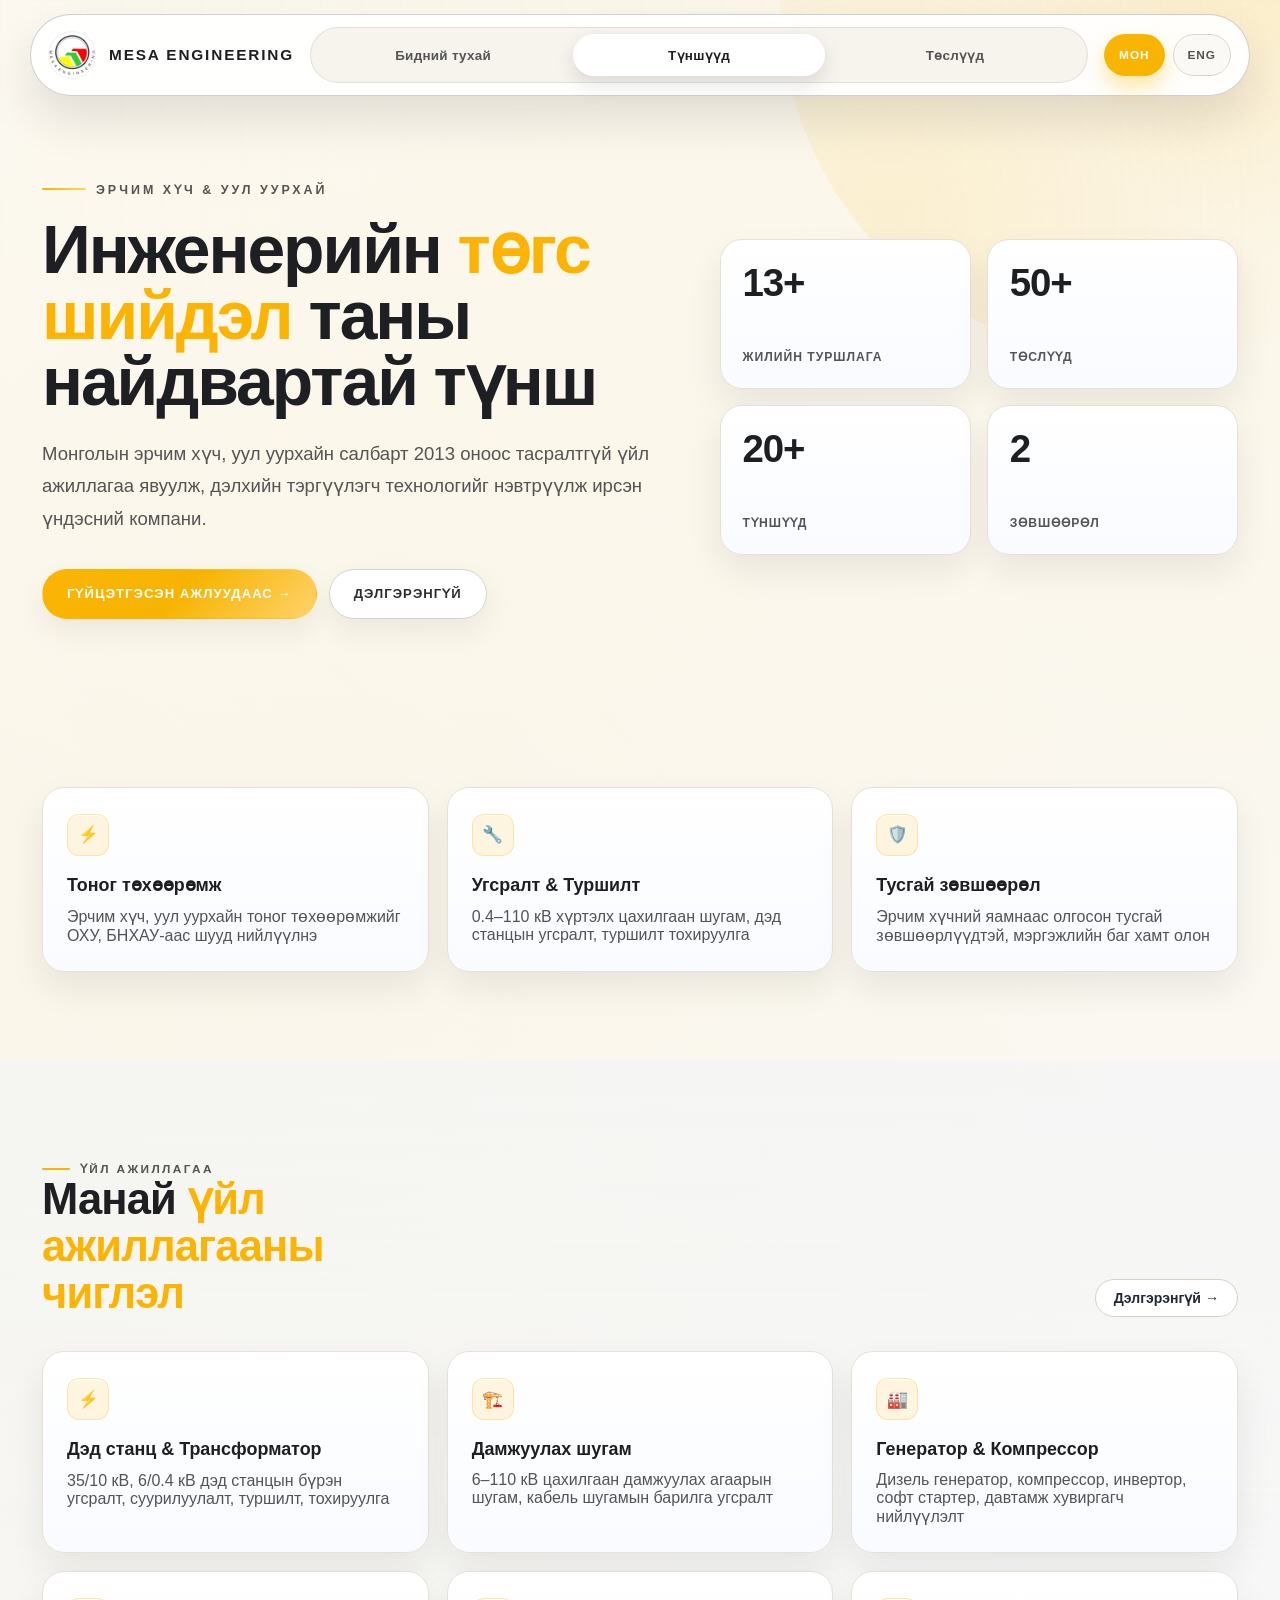
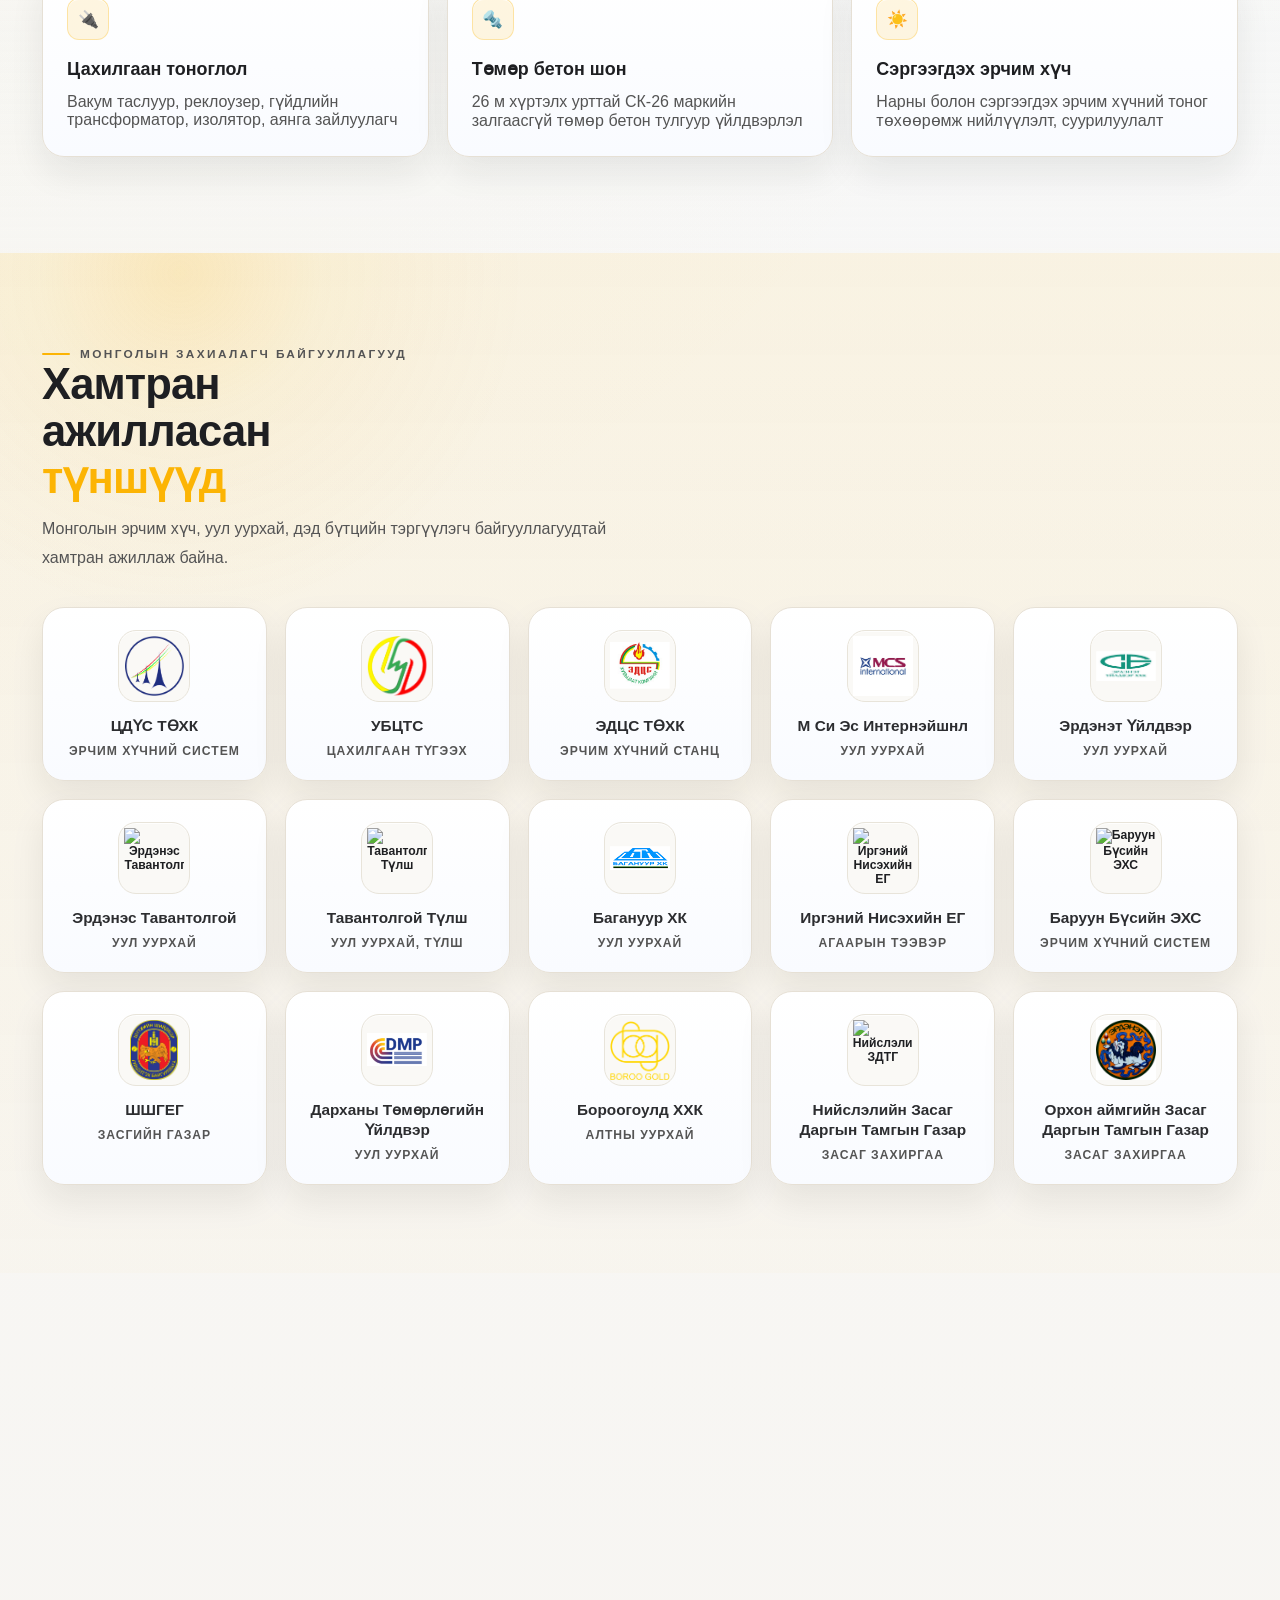
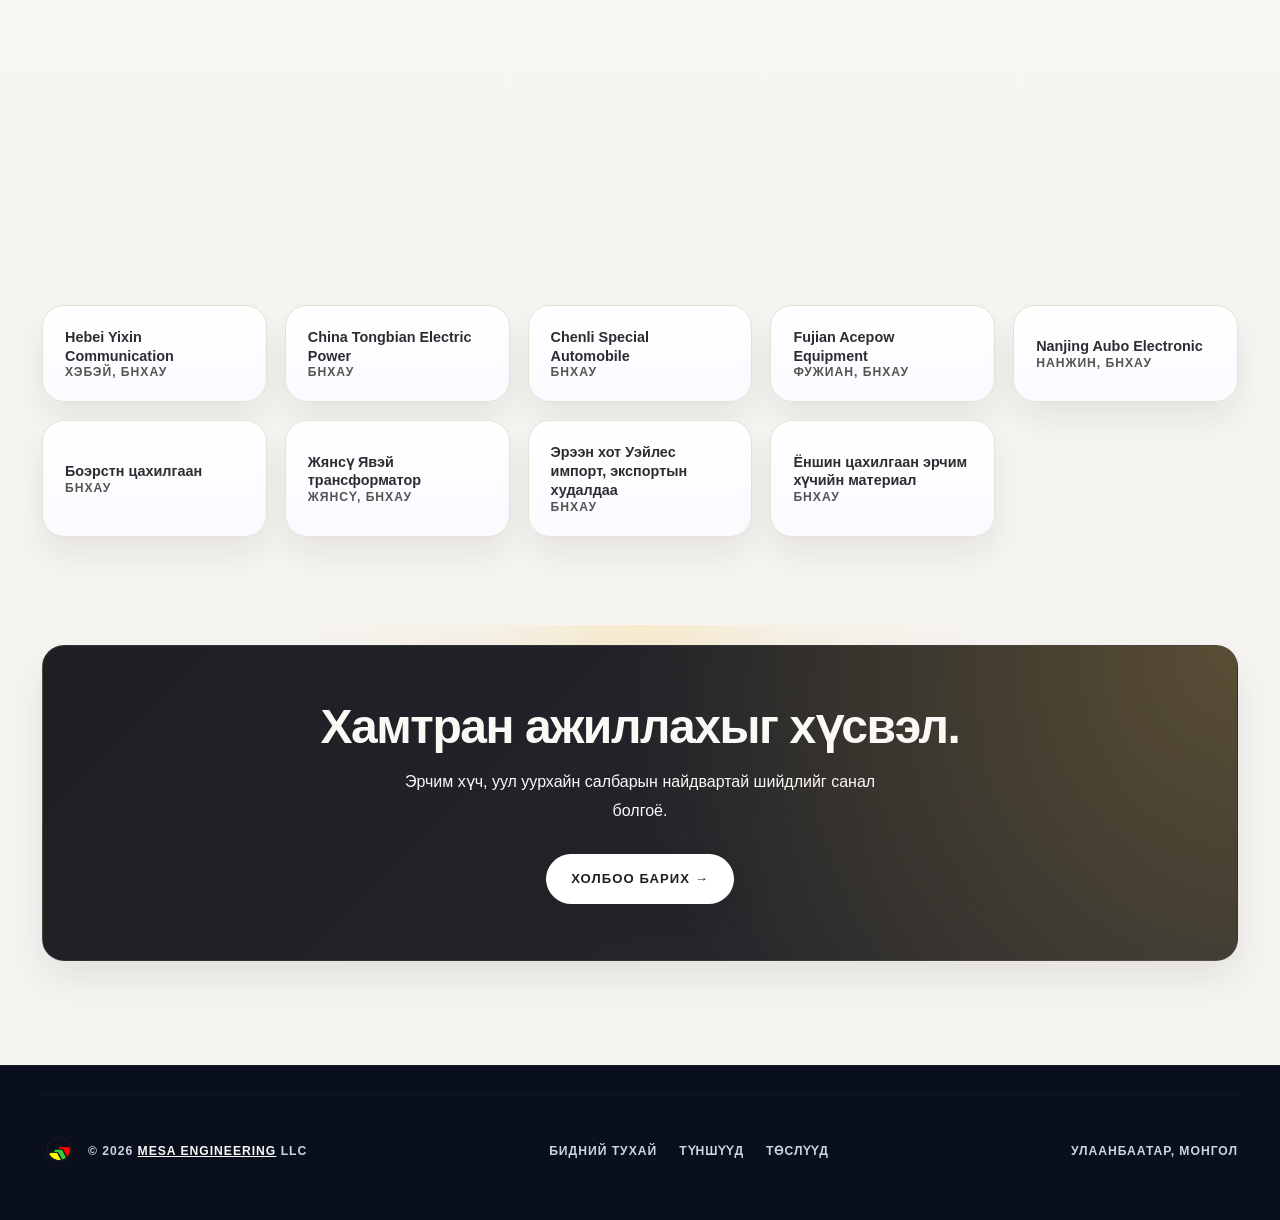
==== partners.html @ eb7094d2 "Initial commit: Mesa Engineering site Static three-page site (About / Partners / Projects) with shar" ====
<!DOCTYPE html>
<html lang="mn">

<head>
  <meta charset="UTF-8">
  <meta name="viewport" content="width=device-width, initial-scale=1.0">
  <title>МЕСА ИНЖЕНЕРИНГ | Түншүүд</title>
  <meta name="description"
    content="Mesa Engineering - Trusted partnerships with leading Mongolian, Russian and Chinese companies in energy and mining.">
  <link rel="stylesheet" href="mesa-theme.css?v=20260504mobilepolish">
</head>

<body class="page-partners">

  <!-- NAV -->
  <nav class="nav" id="navbar">
    <div class="nav-pill">
      <a href="index.html" class="nav-logo">
        <img src="Mesa_logo.png" alt="Mesa">
        <div class="nav-logo-text">MESA ENGINEERING</div>
      </a>
      <div class="nav-center">
        <a href="index.html" class="nav-link" data-mn="Бидний тухай" data-en="About Us">Бидний тухай</a>
        <a href="partners.html" class="nav-link active" data-mn="Түншүүд" data-en="Partners">Түншүүд</a>
        <a href="projects.html" class="nav-link" data-mn="Төслүүд" data-en="Projects">Төслүүд</a>
      </div>
      <div class="nav-right">
        <button class="lang-btn active" onclick="setLang('mn')">МОН</button>
        <button class="lang-btn" onclick="setLang('en')">ENG</button>
        <button class="mobile-toggle" onclick="toggleMobile()"><span></span><span></span><span></span></button>
      </div>
    </div>
  </nav>
  <div class="mobile-menu" id="mobileMenu">
    <button class="mobile-close" onclick="toggleMobile()" aria-label="Close menu">✕</button>
    <div class="mobile-menu-header">
      <img src="Mesa_logo.png" alt="Mesa">
      <div class="mobile-brand">MESA ENGINEERING</div>
    </div>
    <nav class="mobile-menu-links">
      <a href="index.html" data-mn="Бидний тухай" data-en="About Us">Бидний тухай</a>
      <a href="partners.html" class="active" data-mn="Түншүүд" data-en="Partners">Түншүүд</a>
      <a href="projects.html" data-mn="Төслүүд" data-en="Projects">Төслүүд</a>
    </nav>
    <div class="mobile-lang">
      <button class="lang-btn active" onclick="setLang('mn')">МОН</button>
      <button class="lang-btn" onclick="setLang('en')">ENG</button>
    </div>
    <div class="mobile-menu-footer">
      <a href="tel:+97699100872">+976 9910 0872</a>
      <span data-mn="Меса инженеринг ХХК" data-en="Mesa Engineering LLC">Меса инженеринг ХХК</span>
    </div>
  </div>

  <!-- HERO -->
  <section class="hero">
    <div class="hero-inner">
      <div class="hero-left">
        <div class="hero-overline" data-mn="Эрчим хүч & Уул уурхай" data-en="Energy & Mining">Эрчим хүч & Уул уурхай
        </div>
        <h1 class="hero-title" data-mn='Инженерийн <em>төгс шийдэл</em> таны найдвартай түнш'
          data-en='Engineering <em>excellence,</em> your trusted partner'>Инженерийн <em>төгс шийдэл</em> таны
          найдвартай түнш</h1>
        <p class="hero-desc"
          data-mn="Монголын эрчим хүч, уул уурхайн салбарт 2013 оноос тасралтгүй үйл ажиллагаа явуулж, дэлхийн тэргүүлэгч технологийг нэвтрүүлж ирсэн үндэсний компани."
          data-en="A national company continuously operating in Mongolia's energy and mining sectors since 2013, introducing world-leading technology.">
          Монголын эрчим хүч, уул уурхайн салбарт 2013 оноос тасралтгүй үйл ажиллагаа явуулж, дэлхийн тэргүүлэгч
          технологийг нэвтрүүлж ирсэн үндэсний компани.</p>
        <div class="hero-actions">
          <a href="projects.html" class="btn btn-accent" data-mn="Гүйцэтгэсэн ажлуудаас →" data-en="Our Projects →">Гүйцэтгэсэн
            ажлуудаас →</a>
          <a href="index.html" class="btn btn-outline" data-mn="Дэлгэрэнгүй" data-en="Learn More">Дэлгэрэнгүй</a>
        </div>
      </div>
      <div class="hero-stats">
        <div class="hero-stat-card">
          <div class="hero-stat-num">13+</div>
          <div class="hero-stat-label" data-mn="Жилийн туршлага" data-en="Years">Жилийн туршлага</div>
        </div>
        <div class="hero-stat-card">
          <div class="hero-stat-num">50+</div>
          <div class="hero-stat-label" data-mn="Төслүүд" data-en="Projects">Төслүүд</div>
        </div>
        <div class="hero-stat-card">
          <div class="hero-stat-num">20+</div>
          <div class="hero-stat-label" data-mn="Түншүүд" data-en="Partners">Түншүүд</div>
        </div>
        <div class="hero-stat-card">
          <div class="hero-stat-num">2</div>
          <div class="hero-stat-label" data-mn="Зөвшөөрөл" data-en="Licenses">Зөвшөөрөл</div>
        </div>
      </div>
    </div>
  </section>

  <!-- SERVICES INTRO -->
  <section class="intro-strip">
    <div class="intro-strip-inner">
      <div class="intro-item reveal">
        <div class="intro-icon">⚡</div>
        <h3 data-mn="Тоног төхөөрөмж" data-en="Equipment Supply">Тоног төхөөрөмж</h3>
        <p data-mn="Эрчим хүч, уул уурхайн тоног төхөөрөмжийг ОХУ, БНХАУ-аас шууд нийлүүлнэ"
          data-en="Direct supply of energy and mining equipment from Russia and China">Эрчим хүч, уул уурхайн тоног
          төхөөрөмжийг ОХУ, БНХАУ-аас шууд нийлүүлнэ</p>
      </div>
      <div class="intro-item reveal">
        <div class="intro-icon">🔧</div>
        <h3 data-mn="Угсралт & Туршилт" data-en="Installation & Testing">Угсралт & Туршилт</h3>
        <p data-mn="0.4–110 кВ хүртэлх цахилгаан шугам, дэд станцын угсралт, туршилт тохируулга"
          data-en="Installation and commissioning of 0.4–110 kV power lines and substations">0.4–110 кВ хүртэлх
          цахилгаан шугам, дэд станцын угсралт, туршилт тохируулга</p>
      </div>
      <div class="intro-item reveal">
        <div class="intro-icon">🛡️</div>
        <h3 data-mn="Тусгай зөвшөөрөл" data-en="Licensed Operations">Тусгай зөвшөөрөл</h3>
        <p data-mn="Эрчим хүчний яамнаас олгосон тусгай зөвшөөрлүүдтэй, мэргэжлийн баг хамт олон"
          data-en="Licensed by the Ministry of Energy with certified professional team">Эрчим хүчний яамнаас олгосон
          тусгай зөвшөөрлүүдтэй, мэргэжлийн баг хамт олон</p>
      </div>
    </div>
  </section>

  <!-- SERVICES -->
  <section class="sec sec-gray">
    <div class="sec-inner">
      <div class="sec-header reveal">
        <div>
          <div class="sec-overline" data-mn="Үйл ажиллагаа" data-en="What we do">Үйл ажиллагаа</div>
          <h2 class="sec-title" data-mn='Манай <em>үйл ажиллагааны чиглэл</em>' data-en='Our <em>services</em>'>Манай
            <em>үйл ажиллагааны чиглэл</em></h2>
        </div>
        <a href="index.html" class="sec-link" data-mn="Дэлгэрэнгүй →" data-en="Learn more →">Дэлгэрэнгүй →</a>
      </div>
      <div class="services-grid">
        <div class="svc-card reveal">
          <div class="svc-icon">⚡</div>
          <h3 data-mn="Дэд станц & Трансформатор" data-en="Substations & Transformers">Дэд станц & Трансформатор</h3>
          <p data-mn="35/10 кВ, 6/0.4 кВ дэд станцын бүрэн угсралт, суурилуулалт, туршилт, тохируулга"
            data-en="Full installation, commissioning and testing of 35/10 kV and 6/0.4 kV substations">35/10 кВ, 6/0.4
            кВ дэд станцын бүрэн угсралт, суурилуулалт, туршилт, тохируулга</p>
        </div>
        <div class="svc-card reveal">
          <div class="svc-icon">🏗️</div>
          <h3 data-mn="Дамжуулах шугам" data-en="Transmission Lines">Дамжуулах шугам</h3>
          <p data-mn="6–110 кВ цахилгаан дамжуулах агаарын шугам, кабель шугамын барилга угсралт"
            data-en="Construction and installation of 6–110 kV overhead and cable transmission lines">6–110 кВ цахилгаан
            дамжуулах агаарын шугам, кабель шугамын барилга угсралт</p>
        </div>
        <div class="svc-card reveal">
          <div class="svc-icon">🏭</div>
          <h3 data-mn="Генератор & Компрессор" data-en="Generators & Compressors">Генератор & Компрессор</h3>
          <p data-mn="Дизель генератор, компрессор, инвертор, софт стартер, давтамж хувиргагч нийлүүлэлт"
            data-en="Supply of diesel generators, compressors, inverters, soft starters, frequency converters">Дизель
            генератор, компрессор, инвертор, софт стартер, давтамж хувиргагч нийлүүлэлт</p>
        </div>
        <div class="svc-card reveal">
          <div class="svc-icon">🔌</div>
          <h3 data-mn="Цахилгаан тоноглол" data-en="Electrical Equipment">Цахилгаан тоноглол</h3>
          <p data-mn="Вакум таслуур, реклоузер, гүйдлийн трансформатор, изолятор, аянга зайлуулагч"
            data-en="Vacuum breakers, reclosers, current transformers, insulators, surge arresters">Вакум таслуур,
            реклоузер, гүйдлийн трансформатор, изолятор, аянга зайлуулагч</p>
        </div>
        <div class="svc-card reveal">
          <div class="svc-icon">🔩</div>
          <h3 data-mn="Төмөр бетон шон" data-en="Concrete Poles">Төмөр бетон шон</h3>
          <p data-mn="26 м хүртэлх урттай СК-26 маркийн залгаасгүй төмөр бетон тулгуур үйлдвэрлэл"
            data-en="Seamless SK-26 reinforced concrete poles up to 26 meters in length">26 м хүртэлх урттай СК-26
            маркийн залгаасгүй төмөр бетон тулгуур үйлдвэрлэл</p>
        </div>
        <div class="svc-card reveal">
          <div class="svc-icon">☀️</div>
          <h3 data-mn="Сэргээгдэх эрчим хүч" data-en="Renewable Energy">Сэргээгдэх эрчим хүч</h3>
          <p data-mn="Нарны болон сэргээгдэх эрчим хүчний тоног төхөөрөмж нийлүүлэлт, суурилуулалт"
            data-en="Supply and installation of solar and renewable energy equipment">Нарны болон сэргээгдэх эрчим
            хүчний тоног төхөөрөмж нийлүүлэлт, суурилуулалт</p>
        </div>
      </div>
    </div>
  </section>

  <!-- ═══ MONGOLIAN CLIENTS — PRIMARY / HERO SECTION ═══ -->
  <section class="clients-hero">
    <div class="sec-inner">
      <div class="sec-header reveal" style="display:block;">
        <div class="sec-overline" data-mn="Монголын захиалагч байгууллагууд" data-en="Our Mongolian Clients">Монголын
          захиалагч байгууллагууд</div>
        <h2 class="sec-title" data-mn='Хамтран ажилласан <em>түншүүд</em>' data-en='Our <em>collaborating partners</em>'>Хамтран ажилласан
          <em>түншүүд</em></h2>
        <p class="sec-desc"
          data-mn="Монголын эрчим хүч, уул уурхай, дэд бүтцийн тэргүүлэгч байгууллагуудтай хамтран ажиллаж байна."
          data-en="We work with Mongolia's leading energy, mining, and infrastructure organizations.">Монголын эрчим
          хүч, уул уурхай, дэд бүтцийн тэргүүлэгч байгууллагуудтай хамтран ажиллаж байна.</p>
      </div>
      <div class="clients-grid">
        <div class="client-card reveal">
          <div class="client-icon"><img src="Partner Company Logos/ЦДҮС.png" alt="ЦДҮС"></div>
          <h4 data-mn="ЦДҮС ТӨХК" data-en="National Dispatch Center">ЦДҮС ТӨХК</h4>
          <p data-mn="Эрчим хүчний систем" data-en="Energy System">Эрчим хүчний систем</p>
        </div>
        <div class="client-card reveal">
          <div class="client-icon"><img src="Partner Company Logos/УБЦТС.png" alt="УБЦТС"></div>
          <h4>УБЦТС</h4>
          <p data-mn="Цахилгаан түгээх" data-en="Power Distribution">Цахилгаан түгээх</p>
        </div>
        <div class="client-card reveal">
          <div class="client-icon"><img src="Partner Company Logos/ЭДЦС.png" alt="ЭДЦС"></div>
          <h4 data-mn="ЭДЦС ТӨХК" data-en="EDTS SOE">ЭДЦС ТӨХК</h4>
          <p data-mn="Эрчим хүчний станц" data-en="Power Station">Эрчим хүчний станц</p>
        </div>
        <div class="client-card reveal">
          <div class="client-icon"><img src="Partner Company Logos/MCS International.jpg" alt="MCS International"></div>
          <h4 data-mn="М Си Эс Интернэйшнл" data-en="MCS International">М Си Эс Интернэйшнл</h4>
          <p data-mn="Уул уурхай" data-en="Mining">Уул уурхай</p>
        </div>
        <div class="client-card reveal">
          <div class="client-icon"><img src="Partner Company Logos/Erdenet.png" alt="Эрдэнэт Үйлдвэр"></div>
          <h4 data-mn="Эрдэнэт Үйлдвэр" data-en="Erdenet Mining">Эрдэнэт Үйлдвэр</h4>
          <p data-mn="Уул уурхай" data-en="Mining">Уул уурхай</p>
        </div>
        <div class="client-card reveal">
          <div class="client-icon"><img src="Partner Company Logos/Эрдэнэс Тавантолгой.png" alt="Эрдэнэс Тавантолгой"></div>
          <h4 data-mn="Эрдэнэс Тавантолгой" data-en="Erdenes Tavantolgoi">Эрдэнэс Тавантолгой</h4>
          <p data-mn="Уул уурхай" data-en="Mining">Уул уурхай</p>
        </div>
        <div class="client-card reveal">
          <div class="client-icon"><img src="Partner Company Logos/Тавантолгой Түлш.png" alt="Тавантолгой Түлш"></div>
          <h4 data-mn="Тавантолгой Түлш" data-en="Tavantolgoi Tulsh">Тавантолгой Түлш</h4>
          <p data-mn="Уул уурхай, түлш" data-en="Mining, Fuel">Уул уурхай, түлш</p>
        </div>
        <div class="client-card reveal">
          <div class="client-icon"><img src="Partner Company Logos/Багануур ХК.png" alt="Багануур ХК"></div>
          <h4 data-mn="Багануур ХК" data-en="Baganuur JSC">Багануур ХК</h4>
          <p data-mn="Уул уурхай" data-en="Mining">Уул уурхай</p>
        </div>
        <div class="client-card reveal">
          <div class="client-icon"><img src="Partner Company Logos/Иргэний Нисэх.png" alt="Иргэний Нисэхийн ЕГ"></div>
          <h4 data-mn="Иргэний Нисэхийн ЕГ" data-en="Civil Aviation Authority">Иргэний Нисэхийн ЕГ</h4>
          <p data-mn="Агаарын тээвэр" data-en="Aviation">Агаарын тээвэр</p>
        </div>
        <div class="client-card reveal">
          <div class="client-icon"><img src="Partner Company Logos/Баруу Бүсийн Эрчим Хүч.jpeg" alt="Баруун Бүсийн ЭХС"></div>
          <h4 data-mn="Баруун Бүсийн ЭХС" data-en="Western Regional Energy">Баруун Бүсийн ЭХС</h4>
          <p data-mn="Эрчим хүчний систем" data-en="Energy System">Эрчим хүчний систем</p>
        </div>
        <div class="client-card reveal">
          <div class="client-icon"><img src="Partner Company Logos/ШШГЕГ.png" alt="ШШГЕГ"></div>
          <h4 data-mn="ШШГЕГ" data-en="General Executive Agency">ШШГЕГ</h4>
          <p data-mn="Засгийн газар" data-en="Government">Засгийн газар</p>
        </div>
        <div class="client-card reveal">
          <div class="client-icon"><img src="Partner Company Logos/DMP.png" alt="DMP"></div>
          <h4 data-mn="Дарханы Төмөрлөгийн Үйлдвэр" data-en="Darkhan Metallurgical Plant">Дарханы Төмөрлөгийн Үйлдвэр</h4>
          <p data-mn="Уул уурхай" data-en="Mining">Уул уурхай</p>
        </div>
        <div class="client-card reveal">
          <div class="client-icon"><img src="Partner Company Logos/Boroo Gold.png" alt="Бороогоулд ХХК"></div>
          <h4 data-mn="Бороогоулд ХХК" data-en="Boroo Gold LLC">Бороогоулд ХХК</h4>
          <p data-mn="Алтны уурхай" data-en="Gold Mining">Алтны уурхай</p>
        </div>
        <div class="client-card reveal">
          <div class="client-icon"><img src="Partner Company Logos/Нийслэлийн ЗДТГ.jpg" alt="Нийслэлийн ЗДТГ"></div>
          <h4 data-mn="Нийслэлийн Засаг Даргын Тамгын Газар" data-en="Capital City Government">Нийслэлийн ЗДТГ</h4>
          <p data-mn="Засаг захиргаа" data-en="Government">Засаг захиргаа</p>
        </div>
        <div class="client-card reveal">
          <div class="client-icon"><img src="Partner Company Logos/Orkhon.png" alt="Орхон аймгийн ЗДТГ"></div>
          <h4 data-mn="Орхон аймгийн Засаг Даргын Тамгын Газар" data-en="Orkhon Aimag Governor's Office">Орхон аймгийн ЗДТГ</h4>
          <p data-mn="Засаг захиргаа" data-en="Government">Засаг захиргаа</p>
        </div>
      </div>
    </div>
  </section>

  <!-- ═══ INTERNATIONAL SUPPLIERS — SECONDARY ═══ -->
  <section class="suppliers-sec">
    <div class="sec-inner">
      <div class="sec-header reveal">
        <div>
          <div class="sec-overline" data-mn="Олон улсын түншүүд" data-en="International Suppliers">Олон улсын түншүүд
          </div>
          <h2 class="sec-title" data-mn='Үйлдвэрлэгч <em>түншүүд</em>' data-en='Manufacturing <em>partners</em>'>
            Үйлдвэрлэгч <em>түншүүд</em></h2>
        </div>
      </div>

      <div class="supplier-group">
        <div class="supplier-group-label reveal" data-mn="🇷🇺 ОХУ-ын үйлдвэрлэгчид"
          data-en="🇷🇺 Russian Manufacturers">🇷🇺 ОХУ-ын үйлдвэрлэгчид</div>
        <div class="supplier-grid">
          <div class="supplier-card reveal">
            <div>
              <div class="supplier-name" data-mn="Челябинский Компрессорный завод"
                data-en="Chelyabinsk Compressor Plant">Челябинский Компрессорный завод</div>
              <div class="supplier-country" data-mn="Челябинск, ОХУ" data-en="Chelyabinsk, Russia">Челябинск, ОХУ</div>
            </div>
          </div>
          <div class="supplier-card reveal">
            <div>
              <div class="supplier-name" data-mn="Барнаульский котельный завод" data-en="Barnaul Boiler Plant">
                Барнаульский котельный завод</div>
              <div class="supplier-country" data-mn="Барнаул, ОХУ" data-en="Barnaul, Russia">Барнаул, ОХУ</div>
            </div>
          </div>
          <div class="supplier-card reveal">
            <div>
              <div class="supplier-name" data-mn="Челябинский завод электрооб."
                data-en="Chelyabinsk Electrical Equipment Plant">Челябинский завод электрооб.</div>
              <div class="supplier-country" data-mn="Челябинск, ОХУ" data-en="Chelyabinsk, Russia">Челябинск, ОХУ</div>
            </div>
          </div>
          <div class="supplier-card reveal">
            <div>
              <div class="supplier-name" data-mn="ПромЭнергоМаш-Импекс" data-en="PromEnergoMash-Impex">
                ПромЭнергоМаш-Импекс</div>
            </div>
          </div>
          <div class="supplier-card reveal">
            <div>
              <div class="supplier-name" data-mn="БМК-Энерго" data-en="BMK-Energy">БМК-Энерго</div>
            </div>
          </div>
          <div class="supplier-card reveal">
            <div>
              <div class="supplier-name" data-mn='ТПК "Алтайгидромаш"' data-en="TPK Altaihydromash">ТПК "Алтайгидромаш"
              </div>
            </div>
          </div>
          <div class="supplier-card reveal">
            <div>
              <div class="supplier-name" data-mn="Энергожелезобетонинвест ЗАО"
                data-en="Energozhelezobetoninvest JSC">Энергожелезобетонинвест ЗАО</div>
            </div>
          </div>
          <div class="supplier-card reveal">
            <div>
              <div class="supplier-name" data-mn="Рыбинскэнергожелезобетон ООО"
                data-en="RybinskEnergoZhelezobeton LLC">Рыбинскэнергожелезобетон ООО</div>
            </div>
          </div>
          <div class="supplier-card reveal">
            <div>
              <div class="supplier-name" data-mn="Союзпищепром ЗАО" data-en="SoyuzPischeProm JSC">Союзпищепром ЗАО</div>
            </div>
          </div>
          <div class="supplier-card reveal">
            <div>
              <div class="supplier-name" data-mn="Калугатрансмаш-Сервис ЗАО"
                data-en="KalugaTransMash-Service JSC">Калугатрансмаш-Сервис ЗАО</div>
            </div>
          </div>
          <div class="supplier-card reveal">
            <div>
              <div class="supplier-name" data-mn="Техномаркет ООО" data-en="Technomarket LLC">Техномаркет ООО</div>
            </div>
          </div>
          <div class="supplier-card reveal">
            <div>
              <div class="supplier-name" data-mn="Холдинг Кабельный Альянс ЗАО"
                data-en="Cable Alliance Holding JSC">Холдинг Кабельный Альянс ЗАО</div>
            </div>
          </div>
          <div class="supplier-card reveal">
            <div>
              <div class="supplier-name" data-mn="Чебаркульская птица" data-en="Chebarkulskaya Ptitsa">
                Чебаркульская птица</div>
            </div>
          </div>
        </div>
      </div>

      <div class="supplier-group">
        <div class="supplier-group-label reveal" data-mn="🇨🇳 БНХАУ-ын үйлдвэрлэгчид"
          data-en="🇨🇳 Chinese Manufacturers">🇨🇳 БНХАУ-ын үйлдвэрлэгчид</div>
        <div class="supplier-grid">
          <div class="supplier-card reveal">
            <div>
              <div class="supplier-name">Hebei Yixin Communication</div>
              <div class="supplier-country" data-mn="Хэбэй, БНХАУ" data-en="Hebei, China">Хэбэй, БНХАУ</div>
            </div>
          </div>
          <div class="supplier-card reveal">
            <div>
              <div class="supplier-name">China Tongbian Electric Power</div>
              <div class="supplier-country" data-mn="БНХАУ" data-en="China">БНХАУ</div>
            </div>
          </div>
          <div class="supplier-card reveal">
            <div>
              <div class="supplier-name">Chenli Special Automobile</div>
              <div class="supplier-country" data-mn="БНХАУ" data-en="China">БНХАУ</div>
            </div>
          </div>
          <div class="supplier-card reveal">
            <div>
              <div class="supplier-name">Fujian Acepow Equipment</div>
              <div class="supplier-country" data-mn="Фужиан, БНХАУ" data-en="Fujian, China">Фужиан, БНХАУ</div>
            </div>
          </div>
          <div class="supplier-card reveal">
            <div>
              <div class="supplier-name">Nanjing Aubo Electronic</div>
              <div class="supplier-country" data-mn="Нанжин, БНХАУ" data-en="Nanjing, China">Нанжин, БНХАУ</div>
            </div>
          </div>
          <div class="supplier-card reveal">
            <div>
              <div class="supplier-name" data-mn="Боэрстн цахилгаан" data-en="Boerstn Electric">Боэрстн цахилгаан</div>
              <div class="supplier-country" data-mn="БНХАУ" data-en="China">БНХАУ</div>
            </div>
          </div>
          <div class="supplier-card reveal">
            <div>
              <div class="supplier-name" data-mn="Жянсү Явэй трансформатор" data-en="Jiangsu Yawei Transformer">Жянсү Явэй трансформатор</div>
              <div class="supplier-country" data-mn="Жянсү, БНХАУ" data-en="Jiangsu, China">Жянсү, БНХАУ</div>
            </div>
          </div>
          <div class="supplier-card reveal">
            <div>
              <div class="supplier-name" data-mn="Эрээн хот Уэйлес импорт, экспортын худалдаа"
                data-en="Erlian City Weiles Import and Export Trade">Эрээн хот Уэйлес импорт, экспортын худалдаа</div>
              <div class="supplier-country" data-mn="БНХАУ" data-en="China">БНХАУ</div>
            </div>
          </div>
          <div class="supplier-card reveal">
            <div>
              <div class="supplier-name" data-mn="Ёншин цахилгаан эрчим хүчийн материал"
                data-en="Yongxing Electric Power Materials">Ёншин цахилгаан эрчим хүчийн материал</div>
              <div class="supplier-country" data-mn="БНХАУ" data-en="China">БНХАУ</div>
            </div>
          </div>
        </div>
      </div>
    </div>
  </section>

  <!-- CTA BAND -->
  <section class="cta-band">
    <div class="cta-band-inner reveal">
      <h2 data-mn="Хамтран ажиллахыг хүсвэл." data-en="Ready to work with us?">Хамтран ажиллахыг хүсвэл.</h2>
      <p data-mn="Эрчим хүч, уул уурхайн салбарын найдвартай шийдлийг санал болгоё."
        data-en="Let us offer reliable solutions for energy and mining.">Эрчим хүч, уул уурхайн салбарын найдвартай
        шийдлийг санал болгоё.</p>
      <a href="index.html#contact" class="btn btn-accent" data-mn="Холбоо барих →" data-en="Contact Us →">Холбоо барих
        →</a>
    </div>
  </section>

  <!-- FOOTER -->
  <footer class="footer">
    <div class="footer-inner">
      <div class="footer-left"><img src="Mesa_logo.png" alt="Mesa"><span class="footer-text">© 2026 <a href="#">Mesa
            Engineering</a> LLC</span></div>
      <div class="footer-links">
        <a href="index.html" data-mn="Бидний тухай" data-en="About">Бидний тухай</a>
        <a href="partners.html" data-mn="Түншүүд" data-en="Partners">Түншүүд</a>
        <a href="projects.html" data-mn="Төслүүд" data-en="Projects">Төслүүд</a>
      </div>
      <div class="footer-text" data-mn="Улаанбаатар, Монгол" data-en="Ulaanbaatar, Mongolia">Улаанбаатар, Монгол</div>
    </div>
  </footer>

  <script src="mesa-app.js?v=20260504mobilepolish"></script>
</body>

</html>
---- mesa-theme.css ----
:root {
  --primary: #fcb404;
  --primary-strong: #e2a100;
  --primary-soft: rgba(252, 180, 4, 0.12);
  --primary-line: rgba(252, 180, 4, 0.28);
  --ink: #1e1f22;
  --text: #2c2d30;
  --muted: #545454;
  --muted-2: #727272;
  --line: #e8e4da;
  --line-strong: #d7d2c6;
  --surface: #ffffff;
  --surface-2: #faf9f6;
  --surface-3: #f3f1ec;
  --surface-4: #ededed;
  --shadow-sm: 0 12px 28px rgba(25, 27, 31, 0.07);
  --shadow-md: 0 24px 56px rgba(25, 27, 31, 0.1);
  --shadow-lg: 0 36px 90px rgba(25, 27, 31, 0.14);
  --radius-sm: 14px;
  --radius-md: 22px;
  --radius-lg: 34px;
  --radius-xl: 48px;
  --container: 1240px;
  --nav-h: 82px;
  --font: Inter, "Segoe UI", Roboto, Helvetica, Arial, sans-serif;
}

* {
  box-sizing: border-box;
  margin: 0;
  padding: 0;
}

html {
  scroll-behavior: smooth;
}

body {
  font-family: var(--font);
  color: var(--text);
  background:
    radial-gradient(circle at 100% -10%, rgba(252, 180, 4, 0.1), transparent 42%),
    radial-gradient(circle at -8% 24%, rgba(252, 201, 74, 0.08), transparent 34%),
    linear-gradient(180deg, #fcfcfb 0%, #f5f3ef 100%);
  min-height: 100vh;
  -webkit-font-smoothing: antialiased;
  -moz-osx-font-smoothing: grayscale;
  text-rendering: optimizeLegibility;
}

body::before {
  content: "";
  position: fixed;
  inset: 0;
  background-image:
    linear-gradient(rgba(84, 84, 84, 0.16) 1px, transparent 1px),
    linear-gradient(90deg, rgba(84, 84, 84, 0.16) 1px, transparent 1px);
  background-size: 40px 40px;
  mask-image: linear-gradient(180deg, rgba(0, 0, 0, 0.2), transparent 62%);
  opacity: 0.23;
  pointer-events: none;
  z-index: -1;
}

img {
  max-width: 100%;
  display: block;
}

a {
  color: inherit;
}

section[id] {
  scroll-margin-top: 120px;
}

.nav {
  position: fixed;
  top: 18px;
  left: 50%;
  transform: translateX(-50%);
  width: min(calc(100% - 32px), 1220px);
  z-index: 1000;
}

.nav-pill {
  min-height: 72px;
  padding: 12px 18px 12px 18px;
  border-radius: 999px;
  display: grid;
  grid-template-columns: auto minmax(0, 1fr) auto;
  align-items: center;
  gap: 16px;
  background: rgba(255, 255, 255, 0.8);
  border: 1px solid rgba(84, 84, 84, 0.1);
  backdrop-filter: blur(18px) saturate(1.2);
  -webkit-backdrop-filter: blur(18px) saturate(1.2);
  box-shadow: 0 16px 40px rgba(31, 35, 41, 0.08);
}

body.is-scrolled .nav-pill {
  box-shadow: 0 20px 48px rgba(31, 35, 41, 0.12);
  border-color: rgba(84, 84, 84, 0.14);
}

.nav-logo {
  display: inline-flex;
  align-items: center;
  gap: 14px;
  text-decoration: none;
  flex-shrink: 0;
  min-width: 0;
}

.nav-logo img {
  width: 46px;
  height: 46px;
  object-fit: contain;
  border-radius: 50%;
  background: #fff;
  box-shadow: 0 0 0 1px rgba(84, 84, 84, 0.08);
}

.nav-logo-text {
  color: var(--ink);
  font-size: 0.8rem;
  font-weight: 800;
  letter-spacing: 0.16em;
  text-transform: uppercase;
  line-height: 1.1;
  white-space: nowrap;
}

.nav-logo-text span {
  color: var(--primary-strong);
}

.nav-center {
  display: flex;
  align-items: center;
  justify-content: center;
  gap: 6px;
  min-width: 0;
  min-width: 0;
  background: rgba(84, 84, 84, 0.06);
  border: 1px solid rgba(84, 84, 84, 0.08);
  border-radius: 999px;
  padding: 6px;
}

.nav-link {
  display: inline-flex;
  flex: 1 1 0;
  position: relative;
  align-items: center;
  justify-content: center;
  min-height: 42px;
  padding: 0 18px;
  border-radius: 999px;
  text-decoration: none;
  color: var(--muted);
  font-size: 0.84rem;
  font-weight: 700;
  letter-spacing: 0.02em;
  transition: color 0.42s cubic-bezier(0.22, 1, 0.36, 1), background-color 0.42s cubic-bezier(0.22, 1, 0.36, 1),
    transform 0.42s cubic-bezier(0.22, 1, 0.36, 1), box-shadow 0.42s cubic-bezier(0.22, 1, 0.36, 1);
  text-align: center;
  white-space: nowrap;
  overflow: hidden;
  z-index: 0;
}

.nav-link::before {
  content: "";
  position: absolute;
  inset: 0;
  background: linear-gradient(110deg, rgba(252, 180, 4, 0) 5%, rgba(252, 180, 4, 0.22) 48%, rgba(252, 180, 4, 0) 95%);
  transform: translateX(-120%);
  transition: transform 0.5s cubic-bezier(0.22, 1, 0.36, 1);
  pointer-events: none;
  z-index: -1;
}

.nav-link:hover {
  color: var(--ink);
  background: rgba(255, 255, 255, 0.82);
  box-shadow: 0 8px 18px rgba(31, 35, 41, 0.1);
}

.nav-link:hover::before,
.nav-link:focus-visible::before {
  transform: translateX(120%);
}

.nav-link.active {
  background: var(--primary);
  color: var(--ink);
  box-shadow: inset 0 -1px 0 rgba(0, 0, 0, 0.08), 0 8px 22px rgba(252, 180, 4, 0.3);
}

.nav-right {
  display: flex;
  align-items: center;
  gap: 8px;
  flex-shrink: 0;
}

.lang-btn {
  appearance: none;
  border: 0;
  background: transparent;
  color: var(--muted);
  height: 42px;
  padding: 0 14px;
  border-radius: 999px;
  font: inherit;
  font-size: 0.74rem;
  font-weight: 800;
  letter-spacing: 0.08em;
  cursor: pointer;
  transition: all 0.25s ease;
}

.lang-btn:hover {
  background: rgba(84, 84, 84, 0.07);
  color: var(--ink);
}

.lang-btn.active {
  background: rgba(84, 84, 84, 0.08);
  color: var(--ink);
}

.mobile-toggle {
  display: none;
  appearance: none;
  border: 0;
  background: transparent;
  width: 42px;
  height: 42px;
  border-radius: 50%;
  padding: 0;
  cursor: pointer;
  align-items: center;
  justify-content: center;
  flex-direction: column;
  gap: 4px;
}

.mobile-toggle span {
  width: 18px;
  height: 2px;
  border-radius: 999px;
  background: var(--ink);
  transition: transform 0.25s ease, opacity 0.25s ease;
}

.mobile-menu {
  position: fixed;
  inset: 0;
  padding: 26px 22px 32px;
  background:
    radial-gradient(circle at 80% -10%, rgba(252, 180, 4, 0.22), transparent 55%),
    radial-gradient(circle at 0% 100%, rgba(252, 180, 4, 0.08), transparent 50%),
    #161719;
  display: flex;
  flex-direction: column;
  gap: 0;
  opacity: 0;
  transform: translateY(-8px);
  pointer-events: none;
  transition: opacity 0.28s ease, transform 0.28s ease;
  z-index: 2000;
  overflow-y: auto;
  -webkit-overflow-scrolling: touch;
}

.mobile-menu::before {
  content: "";
  position: absolute;
  top: 0;
  left: 0;
  right: 0;
  height: 3px;
  background: linear-gradient(90deg, #fcb404 0%, #f6b400 50%, rgba(252, 180, 4, 0) 100%);
}

.mobile-menu.open {
  opacity: 1;
  transform: translateY(0);
  pointer-events: auto;
}

.mobile-menu-header {
  display: flex;
  align-items: center;
  gap: 12px;
  padding: 6px 6px 22px;
}

.mobile-menu-header img {
  width: 38px;
  height: 38px;
  object-fit: contain;
}

.mobile-menu-header .mobile-brand {
  color: #f4f1e8;
  font-size: 0.78rem;
  font-weight: 800;
  letter-spacing: 0.18em;
  text-transform: uppercase;
}

.mobile-menu-links {
  display: flex;
  flex-direction: column;
  border-top: 1px solid rgba(244, 241, 232, 0.08);
}

.mobile-menu-links a {
  position: relative;
  display: flex;
  align-items: center;
  justify-content: space-between;
  text-decoration: none;
  color: #f4f1e8;
  font-size: 1.35rem;
  font-weight: 700;
  letter-spacing: 0.01em;
  padding: 22px 14px;
  min-height: 64px;
  border-bottom: 1px solid rgba(244, 241, 232, 0.08);
  transition: color 0.18s ease, padding-left 0.18s ease;
}

.mobile-menu-links a::after {
  content: "→";
  font-size: 1.1rem;
  color: rgba(244, 241, 232, 0.35);
  transition: color 0.18s ease, transform 0.18s ease;
}

.mobile-menu-links a:hover,
.mobile-menu-links a:focus-visible {
  color: #fcb404;
  padding-left: 18px;
  outline: none;
}

.mobile-menu-links a:hover::after,
.mobile-menu-links a:focus-visible::after {
  color: #fcb404;
  transform: translateX(4px);
}

.mobile-menu-links a.active {
  color: #fcb404;
}

.mobile-menu-links a.active::before {
  content: "";
  position: absolute;
  left: 0;
  top: 14px;
  bottom: 14px;
  width: 3px;
  border-radius: 2px;
  background: linear-gradient(180deg, #fcb404, #f6b400);
}

.mobile-menu-links a.active::after {
  content: "•";
  color: #fcb404;
}

.mobile-lang {
  margin-top: 24px;
  display: inline-flex;
  align-self: center;
  padding: 4px;
  border-radius: 999px;
  border: 1px solid rgba(244, 241, 232, 0.18);
  background: rgba(244, 241, 232, 0.04);
}

.mobile-lang .lang-btn {
  height: 38px;
  min-width: 64px;
  padding: 0 16px;
  border: 0;
  border-radius: 999px;
  background: transparent;
  color: rgba(244, 241, 232, 0.7);
  font-weight: 700;
  letter-spacing: 0.04em;
  cursor: pointer;
  box-shadow: none;
}

.mobile-lang .lang-btn.active {
  background: linear-gradient(135deg, #fcb404 0%, #f6b400 100%);
  color: #161719;
  box-shadow: 0 8px 18px rgba(252, 180, 4, 0.32);
}

.mobile-menu-footer {
  margin-top: auto;
  padding-top: 28px;
  display: flex;
  flex-direction: column;
  align-items: center;
  gap: 6px;
  color: rgba(244, 241, 232, 0.5);
  font-size: 0.72rem;
  letter-spacing: 0.14em;
  text-transform: uppercase;
}

.mobile-menu-footer a {
  color: rgba(244, 241, 232, 0.78);
  text-decoration: none;
  font-weight: 700;
  letter-spacing: 0.06em;
  text-transform: none;
  font-size: 0.95rem;
}

.mobile-close {
  position: absolute;
  top: 20px;
  right: 18px;
  width: 42px;
  height: 42px;
  border-radius: 999px;
  border: 1px solid rgba(244, 241, 232, 0.22);
  background: rgba(244, 241, 232, 0.04);
  cursor: pointer;
  color: #f4f1e8;
  font-size: 1.1rem;
  line-height: 1;
}

.mobile-close:hover,
.mobile-close:focus-visible {
  border-color: #fcb404;
  color: #fcb404;
  outline: none;
}

@media (prefers-reduced-motion: reduce) {
  .mobile-menu {
    transition: opacity 0.2s ease;
    transform: none;
  }
  .mobile-menu.open { transform: none; }
}

.hero,
.clients-hero,
.cta-band {
  position: relative;
  overflow: hidden;
}

.hero {
  padding: calc(var(--nav-h) + 86px) 32px 96px;
  min-height: 68vh;
}

.hero::before,
.clients-hero::before,
.cta-band::before {
  content: "";
  position: absolute;
  inset: auto;
  width: 720px;
  height: 720px;
  border-radius: 50%;
  pointer-events: none;
  background: radial-gradient(circle, rgba(252, 180, 4, 0.16) 0%, rgba(252, 180, 4, 0.05) 28%, transparent 68%);
}

.hero::before {
  top: -360px;
  right: -220px;
}

.hero::after {
  content: "";
  position: absolute;
  left: -240px;
  bottom: -340px;
  width: 620px;
  height: 620px;
  border-radius: 50%;
  pointer-events: none;
  background: radial-gradient(circle, rgba(84, 84, 84, 0.08) 0%, transparent 68%);
}

.hero-inner,
.sec-inner,
.stats-bar-inner,
.footer-inner,
.intro-strip-inner,
.cta-band-inner {
  width: 100%;
  max-width: var(--container);
  margin: 0 auto;
  position: relative;
  z-index: 1;
}

.page-partners .hero-inner {
  display: grid;
  grid-template-columns: minmax(0, 1.1fr) minmax(360px, 0.9fr);
  gap: 44px;
  align-items: center;
}

.page-about .hero-inner,
.page-projects .hero-inner {
  max-width: 940px;
}

.hero-left {
  min-width: 0;
}

.hero-overline,
.sec-overline,
.supplier-group-label,
.contact-item h4 {
  display: inline-flex;
  align-items: center;
  gap: 10px;
  color: var(--primary-strong);
  font-size: 0.74rem;
  font-weight: 800;
  letter-spacing: 0.18em;
  text-transform: uppercase;
}

.hero-overline {
  margin-bottom: 20px;
}

.hero-overline::before,
.sec-overline::before {
  content: "";
  width: 28px;
  height: 2px;
  border-radius: 999px;
  background: var(--primary);
}

.hero-title,
.sec-title,
.cta-band h2 {
  color: var(--ink);
  line-height: 1.06;
  letter-spacing: -0.03em;
}

.hero-title {
  font-size: clamp(2.65rem, 5.2vw, 5.2rem);
  font-weight: 800;
  max-width: 12ch;
  margin-bottom: 22px;
}

.page-about .hero-title,
.page-projects .hero-title {
  max-width: 14ch;
  text-align: left;
}

.hero-title em,
.sec-title em,
.cta-band h2 em,
.sec-link,
.footer-text a,
.contact-item a:hover,
.footer-links a:hover {
  color: var(--primary-strong);
  font-style: normal;
}

.hero-desc,
.sec-desc,
.team-desc,
.val-card p,
.svc-card p,
.adv-card p,
.license-card p,
.contact-item p,
.contact-item a,
.footer-text,
.footer-links a,
.client-card p,
.supplier-country,
.tl-item,
.intro-item p,
.cta-band p {
  color: var(--muted);
}

.hero-desc {
  max-width: 62ch;
  font-size: 1.05rem;
  line-height: 1.85;
  margin-bottom: 34px;
}

.hero-actions {
  display: flex;
  flex-wrap: wrap;
  gap: 14px;
}

.btn {
  display: inline-flex;
  align-items: center;
  justify-content: center;
  min-height: 52px;
  padding: 0 24px;
  border-radius: 999px;
  border: 1px solid transparent;
  text-decoration: none;
  font-size: 0.82rem;
  font-weight: 800;
  letter-spacing: 0.08em;
  text-transform: uppercase;
  transition: transform 0.25s ease, box-shadow 0.25s ease, background 0.25s ease, color 0.25s ease, border-color 0.25s ease;
}

.btn:hover {
  transform: translateY(-2px);
}

.btn-accent,
.btn-accent-dark {
  background: var(--primary);
  color: var(--ink);
  box-shadow: 0 14px 30px rgba(252, 180, 4, 0.28);
}

.btn-accent:hover,
.btn-accent-dark:hover {
  background: #ffc11d;
  box-shadow: 0 18px 36px rgba(252, 180, 4, 0.34);
}

.btn-outline {
  background: rgba(255, 255, 255, 0.72);
  color: var(--ink);
  border-color: rgba(84, 84, 84, 0.16);
}

.btn-outline:hover {
  border-color: rgba(252, 180, 4, 0.5);
  background: #fff;
}

.hero-stats,
.hero-stats-row {
  display: grid;
  gap: 16px;
}

.hero-stats {
  grid-template-columns: repeat(2, minmax(0, 1fr));
}

.hero-stat-card,
.client-card,
.svc-card,
.val-card,
.adv-card,
.license-card,
.team-row,
.supplier-card,
.tl-item,
.photo-card,
.contact-map {
  position: relative;
  background: rgba(255, 255, 255, 0.84);
  border: 1px solid rgba(84, 84, 84, 0.1);
  border-radius: var(--radius-lg);
  box-shadow: var(--shadow-sm);
}

.hero-stat-card {
  padding: 28px 24px;
  min-height: 150px;
  display: flex;
  flex-direction: column;
  justify-content: space-between;
  overflow: hidden;
}

.hero-stat-card::after,
.client-card::after,
.svc-card::after,
.val-card::after,
.adv-card::after,
.license-card::after,
.team-row::after,
.supplier-card::after,
.tl-item::after,
.photo-card::after {
  content: "";
  position: absolute;
  inset: auto 0 0 0;
  height: 3px;
  background: linear-gradient(90deg, var(--primary), rgba(252, 180, 4, 0));
  transform: scaleX(0);
  transform-origin: left;
  transition: transform 0.3s ease;
}

.hero-stat-card:hover::after,
.client-card:hover::after,
.svc-card:hover::after,
.val-card:hover::after,
.adv-card:hover::after,
.license-card:hover::after,
.team-row:hover::after,
.supplier-card:hover::after,
.tl-item:hover::after,
.photo-card:hover::after {
  transform: scaleX(1);
}

.hero-stat-card:hover,
.client-card:hover,
.svc-card:hover,
.val-card:hover,
.adv-card:hover,
.license-card:hover,
.team-row:hover,
.supplier-card:hover,
.tl-item:hover,
.photo-card:hover,
.contact-map:hover {
  transform: translateY(-4px);
  box-shadow: var(--shadow-md);
  border-color: rgba(252, 180, 4, 0.24);
}

.hero-stat-card::before {
  content: "";
  position: absolute;
  right: 18px;
  bottom: 18px;
  width: 54px;
  height: 54px;
  background: url("Mesa_logo.png") center/contain no-repeat;
  opacity: 0.08;
}

.hero-stat-num,
.stat-number,
.team-row-count,
.adv-num,
.hero-stat-num {
  color: var(--ink);
  font-weight: 800;
  line-height: 1;
}

.hero-stat-num {
  font-size: 2.4rem;
}

.hero-stat-label,
.stat-label,
.client-card p,
.supplier-country,
.footer-text,
.footer-links a {
  font-size: 0.76rem;
  font-weight: 700;
  letter-spacing: 0.08em;
  text-transform: uppercase;
}

.hero-stats-row {
  grid-template-columns: repeat(3, minmax(0, 1fr));
  margin-top: 18px;
}

.hero-stats-row > div {
  padding: 22px 18px;
  border-radius: var(--radius-md);
  background: rgba(255, 255, 255, 0.8);
  border: 1px solid rgba(84, 84, 84, 0.08);
  box-shadow: var(--shadow-sm);
  text-align: center;
}

.stats-bar {
  padding: 0 32px 28px;
}

.stats-bar-inner {
  display: grid;
  grid-template-columns: repeat(4, minmax(0, 1fr));
  gap: 18px;
}

.stat-item {
  padding: 28px 24px;
  background: rgba(255, 255, 255, 0.86);
  border: 1px solid rgba(84, 84, 84, 0.08);
  border-radius: var(--radius-lg);
  box-shadow: var(--shadow-sm);
  text-align: center;
}

.stat-number {
  font-size: 3rem;
  margin-bottom: 8px;
}

.sec,
.intro-strip,
.suppliers-sec,
.clients-hero,
.cta-band,
.footer {
  padding: 88px 32px;
}

.sec-white,
.intro-strip,
.suppliers-sec,
.footer,
.cta-band {
  background: transparent;
}

.sec-gray {
  background: linear-gradient(180deg, rgba(84, 84, 84, 0.03), rgba(84, 84, 84, 0.01));
}

.sec-dark {
  background: linear-gradient(180deg, rgba(252, 180, 4, 0.08), rgba(252, 180, 4, 0.04));
}

.sec-header {
  display: flex;
  justify-content: space-between;
  align-items: end;
  gap: 20px;
  flex-wrap: wrap;
  margin-bottom: 42px;
}

.sec-title {
  font-size: clamp(2rem, 3.6vw, 3.1rem);
  font-weight: 800;
  max-width: 14ch;
}

.sec-desc {
  max-width: 64ch;
  font-size: 1rem;
  line-height: 1.85;
  margin-top: 14px;
}

.sec-link {
  display: inline-flex;
  align-items: center;
  gap: 8px;
  text-decoration: none;
  font-weight: 800;
  font-size: 0.88rem;
  transition: gap 0.25s ease;
}

.sec-link:hover {
  gap: 12px;
}

.intro-strip-inner,
.values-grid,
.services-grid {
  display: grid;
  gap: 20px;
}

.intro-strip-inner,
.values-grid,
.services-grid {
  grid-template-columns: repeat(3, minmax(0, 1fr));
}

.intro-item,
.val-card,
.svc-card,
.license-card {
  padding: 30px;
}

.intro-item {
  background: rgba(255, 255, 255, 0.78);
  border: 1px solid rgba(84, 84, 84, 0.08);
  border-radius: var(--radius-lg);
  box-shadow: var(--shadow-sm);
}

.intro-icon,
.val-icon,
.svc-icon,
.team-row-icon,
.contact-icon,
.client-icon,
.supplier-logo {
  display: inline-flex;
  align-items: center;
  justify-content: center;
  border-radius: 18px;
  background: linear-gradient(180deg, rgba(252, 180, 4, 0.2), rgba(252, 180, 4, 0.08));
  border: 1px solid rgba(252, 180, 4, 0.22);
  color: var(--ink);
  box-shadow: inset 0 1px 0 rgba(255, 255, 255, 0.8);
}

.intro-icon,
.val-icon,
.svc-icon,
.contact-icon {
  width: 58px;
  height: 58px;
  margin-bottom: 18px;
  font-size: 1.3rem;
}

.team-row-icon,
.supplier-logo {
  width: 44px;
  height: 44px;
  font-size: 0.78rem;
  font-weight: 800;
}

.client-icon {
  width: 64px;
  height: 64px;
  margin: 0 auto 18px;
  font-size: 0.76rem;
  font-weight: 800;
  overflow: hidden;
}

.client-icon img {
  width: 100%;
  height: 100%;
  object-fit: contain;
}

.intro-item h3,
.val-card h3,
.svc-card h3,
.adv-card h3,
.license-card h4,
.team-row h4,
.client-card h4,
.supplier-name,
.tl-yr-title {
  color: var(--ink);
  line-height: 1.3;
}

.intro-item h3,
.val-card h3,
.svc-card h3,
.adv-card h3 {
  font-size: 1.12rem;
  font-weight: 800;
  margin-bottom: 10px;
}

.services-grid,
.adv-grid,
.license-cards,
.contact-grid,
.team-layout,
.clients-grid,
.supplier-grid,
.photo-grid {
  display: grid;
  gap: 20px;
}

.adv-grid,
.license-cards,
.contact-grid,
.team-layout {
  grid-template-columns: repeat(2, minmax(0, 1fr));
}

.svc-card,
.client-card {
  padding: 30px 28px;
}

.svc-card,
.client-card,
.adv-card,
.team-row,
.supplier-card,
.tl-item,
.photo-card {
  overflow: hidden;
  transition: transform 0.42s cubic-bezier(0.22, 1, 0.36, 1), box-shadow 0.42s cubic-bezier(0.22, 1, 0.36, 1),
    border-color 0.42s cubic-bezier(0.22, 1, 0.36, 1), background-color 0.42s cubic-bezier(0.22, 1, 0.36, 1);
}

.svc-card::before,
.client-card::before,
.adv-card::before,
.team-row::before,
.supplier-card::before,
.tl-item::before,
.photo-card::before {
  content: "";
  position: absolute;
  inset: 0;
  background: linear-gradient(115deg, rgba(252, 180, 4, 0) 18%, rgba(252, 180, 4, 0.12) 50%, rgba(252, 180, 4, 0) 82%);
  opacity: 0;
  transform: translateX(-32%);
  transition: opacity 0.45s cubic-bezier(0.22, 1, 0.36, 1), transform 0.45s cubic-bezier(0.22, 1, 0.36, 1);
  pointer-events: none;
}

.svc-card:hover::before,
.client-card:hover::before,
.adv-card:hover::before,
.team-row:hover::before,
.supplier-card:hover::before,
.tl-item:hover::before,
.photo-card:hover::before {
  opacity: 1;
  transform: translateX(26%);
}

.adv-card {
  padding: 30px;
  display: flex;
  gap: 18px;
}

.adv-num {
  min-width: 46px;
  font-size: 2.2rem;
  color: var(--primary-strong);
  opacity: 0.9;
}

.team-layout {
  align-items: start;
}

.team-desc {
  font-size: 1rem;
  line-height: 1.85;
  margin-bottom: 28px;
}

.team-list {
  display: grid;
  gap: 12px;
}

.team-row {
  padding: 16px 18px;
  display: flex;
  align-items: center;
  justify-content: space-between;
  gap: 16px;
}

.team-row-left {
  display: flex;
  align-items: center;
  gap: 14px;
}

.team-row h4 {
  font-size: 0.95rem;
  font-weight: 700;
}

.team-row-count {
  font-size: 1.7rem;
}

.team-photo-grid,
.photo-grid {
  grid-template-columns: repeat(2, minmax(0, 1fr));
}

.team-photo,
.photo-card {
  min-height: 220px;
  overflow: hidden;
  isolation: isolate;
}

.team-photo,
.photo-card {
  display: flex;
  align-items: end;
  justify-content: flex-start;
  padding: 20px;
  color: #fff;
  font-size: 0.88rem;
  font-weight: 700;
  letter-spacing: 0.04em;
  text-transform: uppercase;
  background-size: cover;
  background-position: center;
  background-repeat: no-repeat;
  background-color: rgba(243, 241, 236, 0.96);
  text-shadow: 0 1px 4px rgba(0,0,0,0.5);
}

.team-photo::after,
.photo-card::after {
  content: "";
  position: absolute;
  inset: 0;
  background: linear-gradient(180deg, rgba(0,0,0,0) 40%, rgba(0,0,0,0.45) 100%);
  pointer-events: none;
  z-index: 0;
}

.team-photo > *,
.photo-card > * {
  position: relative;
  z-index: 1;
}

.team-photo::before,
.photo-card::before {
  content: "";
  position: absolute;
  inset: 0;
  background:
    linear-gradient(180deg, rgba(255, 255, 255, 0) 0%, rgba(30, 31, 34, 0.08) 100%),
    url("Mesa_logo.png") no-repeat right 22px bottom 20px / 76px;
  opacity: 0.18;
  z-index: -1;
}

.team-photo.tall,
.photo-card.wide {
  grid-column: span 2;
  min-height: 260px;
}

.clients-hero {
  background: linear-gradient(180deg, rgba(252, 180, 4, 0.08), rgba(252, 180, 4, 0.02));
}

.clients-hero::before {
  top: -340px;
  left: -180px;
}

.clients-grid {
  grid-template-columns: repeat(auto-fit, minmax(220px, 1fr));
  margin-top: 12px;
}

.client-card {
  text-align: center;
}

.client-card h4 {
  font-size: 0.96rem;
  font-weight: 800;
  margin-bottom: 8px;
}

.clients-slider-wrap {
  position: relative;
  overflow: hidden;
  border-radius: var(--radius-lg);
  border: 1px solid rgba(84, 84, 84, 0.09);
  background: rgba(255, 255, 255, 0.84);
  box-shadow: var(--shadow-sm);
  padding: 20px 0;
}

.clients-slider-wrap::before,
.clients-slider-wrap::after {
  content: "";
  position: absolute;
  top: 0;
  bottom: 0;
  width: clamp(28px, 5vw, 72px);
  pointer-events: none;
  z-index: 2;
}

.clients-slider-wrap::before {
  left: 0;
  background: linear-gradient(90deg, rgba(255, 255, 255, 0.96), rgba(255, 255, 255, 0));
}

.clients-slider-wrap::after {
  right: 0;
  background: linear-gradient(270deg, rgba(255, 255, 255, 0.96), rgba(255, 255, 255, 0));
}

.clients-slider-track {
  width: max-content;
  display: flex;
  align-items: stretch;
  gap: 16px;
  padding: 0 16px;
  animation: clientsMarquee 52s linear infinite;
  will-change: transform;
}

.clients-slider-wrap:hover .clients-slider-track {
  animation-play-state: paused;
}

.client-slide {
  width: clamp(180px, 18vw, 220px);
  min-height: 150px;
  padding: 18px 16px;
  border-radius: var(--radius-md);
  background: linear-gradient(180deg, rgba(255, 255, 255, 0.96), rgba(250, 248, 242, 0.94));
  border: 1px solid rgba(84, 84, 84, 0.1);
  box-shadow: 0 10px 26px rgba(25, 27, 31, 0.05);
  display: flex;
  flex-direction: column;
  align-items: center;
  justify-content: center;
  text-align: center;
  transition: transform 0.32s ease, box-shadow 0.32s ease, border-color 0.32s ease;
}

.client-slide:hover {
  transform: translateY(-3px);
  box-shadow: 0 14px 30px rgba(25, 27, 31, 0.09);
  border-color: rgba(252, 180, 4, 0.28);
}

.client-slide-logo {
  width: 88px;
  height: 88px;
  border-radius: 50%;
  display: grid;
  place-items: center;
  margin-bottom: 14px;
  background: #ffffff;
  border: 1px solid rgba(84, 84, 84, 0.14);
  box-shadow: inset 0 1px 0 rgba(255, 255, 255, 0.95), 0 8px 18px rgba(25, 27, 31, 0.06);
}

.client-slide-logo img {
  width: 64px;
  height: 64px;
  object-fit: contain;
}

.client-slide h4 {
  color: var(--ink);
  font-size: 0.82rem;
  letter-spacing: 0.04em;
  text-transform: uppercase;
  font-weight: 800;
  line-height: 1.4;
  max-width: 100%;
  overflow-wrap: break-word;
  word-break: break-word;
  hyphens: auto;
}

@keyframes clientsMarquee {
  from {
    transform: translateX(0);
  }

  to {
    transform: translateX(calc(-50% - 8px));
  }
}

.supplier-group {
  margin-bottom: 34px;
}

.supplier-group:last-child {
  margin-bottom: 0;
}

.supplier-group-label {
  width: 100%;
  margin-bottom: 14px;
  color: var(--ink);
}

.supplier-group-label::after {
  content: "";
  flex: 1;
  min-width: 44px;
  height: 1px;
  background: linear-gradient(90deg, rgba(252, 180, 4, 0.28), rgba(84, 84, 84, 0.12));
}

.supplier-grid {
  grid-template-columns: repeat(auto-fit, minmax(220px, 1fr));
}

.supplier-card {
  padding: 16px 18px;
  display: flex;
  align-items: center;
  gap: 14px;
}

.supplier-name {
  font-size: 0.9rem;
  font-weight: 700;
}

.license-card h4 {
  font-size: 1rem;
  margin-bottom: 10px;
  color: var(--ink);
}

.contact-grid {
  align-items: start;
}

.contact-info {
  display: grid;
  gap: 18px;
}

.contact-item {
  display: flex;
  align-items: flex-start;
  gap: 14px;
  padding: 22px;
  background: rgba(255, 255, 255, 0.82);
  border: 1px solid rgba(84, 84, 84, 0.08);
  border-radius: var(--radius-lg);
  box-shadow: var(--shadow-sm);
}

.contact-item p,
.contact-item a {
  font-size: 0.98rem;
  line-height: 1.7;
  text-decoration: none;
}

.contact-map {
  min-height: 100%;
  overflow: hidden;
}

.contact-map iframe {
  display: block;
  width: 100%;
  height: 100%;
  min-height: 420px;
  border: 0;
  filter: grayscale(1) contrast(1.05) brightness(1.02);
}

.cta-band {
  text-align: center;
}

.cta-band::before {
  top: -380px;
  left: 50%;
  transform: translateX(-50%);
}

.cta-band-inner {
  max-width: 760px;
  padding: 42px 36px;
  background: rgba(255, 255, 255, 0.82);
  border: 1px solid rgba(84, 84, 84, 0.1);
  border-radius: 36px;
  box-shadow: var(--shadow-md);
}

.cta-band h2 {
  font-size: clamp(2rem, 4vw, 3rem);
  font-weight: 800;
  margin-bottom: 16px;
}

.cta-band p {
  max-width: 56ch;
  margin: 0 auto 28px;
  line-height: 1.8;
}

.footer {
  padding-top: 28px;
  padding-bottom: 38px;
}

.footer-inner {
  padding-top: 26px;
  border-top: 1px solid rgba(84, 84, 84, 0.12);
  display: flex;
  align-items: center;
  justify-content: space-between;
  gap: 16px;
  flex-wrap: wrap;
}

.footer-left {
  display: flex;
  align-items: center;
  gap: 12px;
}

.footer-left img {
  width: 34px;
  height: 34px;
  object-fit: contain;
}

.footer-links {
  display: flex;
  align-items: center;
  gap: 22px;
  flex-wrap: wrap;
}

.footer-links a {
  text-decoration: none;
}

.tl {
  position: relative;
}

.tl::before {
  content: "";
  position: absolute;
  left: 32px;
  top: 0;
  bottom: 0;
  width: 2px;
  background: linear-gradient(180deg, rgba(252, 180, 4, 0.9), rgba(84, 84, 84, 0.18));
  border-radius: 999px;
}

.tl-yr {
  position: relative;
  padding-left: 84px;
  margin-bottom: 40px;
}

.tl-yr:last-child {
  margin-bottom: 0;
}

.tl-dot {
  position: absolute;
  left: 8px;
  top: 0;
  width: 48px;
  height: 48px;
  border-radius: 50%;
  display: flex;
  align-items: center;
  justify-content: center;
  background: #fff;
  border: 2px solid var(--primary);
  color: var(--ink);
  font-size: 0.82rem;
  font-weight: 800;
  box-shadow: 0 10px 24px rgba(252, 180, 4, 0.18);
}

.tl-yr-title {
  font-size: 1.35rem;
  font-weight: 800;
  margin-bottom: 14px;
}

.tl-items {
  display: grid;
  gap: 12px;
}

.tl-item {
  padding: 22px 24px;
  font-size: 0.94rem;
  line-height: 1.8;
}

.tl-item strong {
  color: var(--ink);
}

.tl-tag {
  display: inline-flex;
  align-items: center;
  min-height: 28px;
  padding: 0 12px;
  border-radius: 999px;
  margin-bottom: 10px;
  background: var(--primary-soft);
  border: 1px solid var(--primary-line);
  color: var(--ink);
  font-size: 0.7rem;
  font-weight: 800;
  letter-spacing: 0.08em;
  text-transform: uppercase;
}

.reveal {
  opacity: 0;
  transform: translateY(22px);
  transition: opacity 0.7s cubic-bezier(0.16, 1, 0.3, 1), transform 0.7s cubic-bezier(0.16, 1, 0.3, 1);
}

.reveal.visible {
  opacity: 1;
  transform: translateY(0);
}

.hero-overline,
.hero-title,
.hero-desc,
.hero-actions,
.hero-stats,
.hero-stats-row {
  animation: fadeUp 0.75s cubic-bezier(0.16, 1, 0.3, 1) both;
}

.hero-title { animation-delay: 0.08s; }
.hero-desc { animation-delay: 0.16s; }
.hero-actions { animation-delay: 0.24s; }
.hero-stats, .hero-stats-row { animation-delay: 0.2s; }

@keyframes fadeUp {
  from {
    opacity: 0;
    transform: translateY(20px);
  }
  to {
    opacity: 1;
    transform: translateY(0);
  }
}

@media (max-width: 1100px) {
  .page-home .hero-inner,
  .page-partners .hero-inner,
  .team-layout,
  .contact-grid,
  .adv-grid,
  .license-cards {
    grid-template-columns: 1fr;
  }

  .services-grid,
  .values-grid,
  .intro-strip-inner {
    grid-template-columns: repeat(2, minmax(0, 1fr));
  }

  .page-home .hero-title {
    max-width: 14ch;
  }

  .contact-map iframe {
    min-height: 360px;
  }
}

@media (max-width: 860px) {
  .nav {
    width: calc(100% - 22px);
    top: 10px;
  }

  .nav-pill {
    min-height: 66px;
    padding-inline: 14px;
  }

  .nav-center {
    display: none;
  }

  .mobile-toggle {
    display: inline-flex;
  }

  .sun-bg { display: none !important; }

  .hero,
  .sec,
  .intro-strip,
  .suppliers-sec,
  .clients-hero,
  .cta-band,
  .footer,
  .stats-bar {
    padding-left: 20px;
    padding-right: 20px;
  }

  .hero {
    padding-top: calc(var(--nav-h) + 64px);
    padding-bottom: 74px;
    min-height: auto;
  }

  .hero-title {
    font-size: clamp(2.2rem, 9vw, 3.2rem);
  }

  .hero-stats,
  .hero-stats-row,
  .stats-bar-inner,
  .photo-grid,
  .team-photo-grid,
  .services-grid,
  .values-grid,
  .intro-strip-inner {
    grid-template-columns: 1fr;
  }

  .team-photo.tall,
  .photo-card.wide {
    grid-column: auto;
  }

  .sec-header {
    margin-bottom: 30px;
  }

  .sec-title {
    max-width: none;
  }

  .footer-inner {
    flex-direction: column;
    align-items: flex-start;
  }

  .clients-slider-wrap {
    border-radius: var(--radius-md);
    padding: 14px 0;
  }

  .clients-slider-track {
    gap: 12px;
    padding: 0 12px;
    animation-duration: 40s;
  }

  .client-slide {
    width: clamp(150px, 42vw, 190px);
    min-height: 130px;
    padding: 14px 12px;
  }

  .client-slide-logo {
    width: 72px;
    height: 72px;
    margin-bottom: 10px;
  }

  .client-slide-logo img {
    width: 52px;
    height: 52px;
  }

  .client-slide h4 {
    font-size: 0.72rem;
    letter-spacing: 0.02em;
  }

  .footer-links {
    gap: 14px;
  }
}

@media (max-width: 640px) {
  .nav-logo-text {
    font-size: 0.72rem;
    letter-spacing: 0.14em;
  }

  .nav-logo img {
    width: 40px;
    height: 40px;
  }

  .lang-btn {
    height: 38px;
    padding-inline: 10px;
  }

  .btn {
    width: 100%;
  }

  .hero-actions {
    flex-direction: column;
  }

  .stats-bar-inner,
  .hero-stats,
  .hero-stats-row,
  .clients-grid,
  .supplier-grid {
    gap: 14px;
  }

  .stat-item,
  .hero-stat-card,
  .svc-card,
  .val-card,
  .adv-card,
  .license-card,
  .intro-item,
  .cta-band-inner {
    padding: 24px 20px;
  }

  .contact-item {
    padding: 18px;
  }

  .contact-map iframe {
    min-height: 280px;
  }

  .tl {
    margin-left: 0;
  }

  .tl::before {
    left: 20px;
  }

  .tl-yr {
    padding-left: 56px;
  }

  .tl-dot {
    left: 0;
    width: 40px;
    height: 40px;
    font-size: 0.72rem;
  }

  .tl-item {
    padding: 18px;
  }

  .clients-slider-wrap {
    border-radius: var(--radius-sm);
    padding: 10px 0;
  }

  .clients-slider-track {
    gap: 10px;
    padding: 0 10px;
    animation-duration: 34s;
  }

  .client-slide {
    width: clamp(130px, 40vw, 160px);
    min-height: 115px;
    padding: 12px 10px;
    border-radius: var(--radius-sm);
  }

  .client-slide-logo {
    width: 60px;
    height: 60px;
    margin-bottom: 8px;
  }

  .client-slide-logo img {
    width: 42px;
    height: 42px;
  }

  .client-slide h4 {
    font-size: 0.65rem;
    letter-spacing: 0.01em;
  }
}

/* --- Inspired redesign overrides --- */
:root {
  --primary: #fcb404;
  --primary-strong: #e2a100;
  --primary-soft: rgba(252, 180, 4, 0.1);
  --primary-line: rgba(252, 180, 4, 0.24);
  --ink: #1e1f22;
  --text: #2c2d30;
  --muted: #545454;
  --muted-2: #727272;
  --line: #e8e4da;
  --line-strong: #d7d2c6;
  --surface: #ffffff;
  --surface-2: #faf9f6;
  --surface-3: #f3f1ec;
  --surface-4: #ededed;
  --shadow-sm: 0 12px 28px rgba(25, 27, 31, 0.07);
  --shadow-md: 0 24px 56px rgba(25, 27, 31, 0.1);
  --shadow-lg: 0 36px 90px rgba(25, 27, 31, 0.14);
  --radius-sm: 14px;
  --radius-md: 22px;
  --radius-lg: 34px;
  --radius-xl: 48px;
  --container: 1240px;
  --nav-h: 82px;
}

body {
  background:
    radial-gradient(circle at 100% -10%, rgba(252, 180, 4, 0.1), transparent 42%),
    radial-gradient(circle at -8% 24%, rgba(252, 201, 74, 0.08), transparent 34%),
    linear-gradient(180deg, #fcfcfb 0%, #f5f3ef 100%);
  color: var(--text);
}

body::before {
  background-image:
    linear-gradient(rgba(84, 84, 84, 0.18) 1px, transparent 1px),
    linear-gradient(90deg, rgba(84, 84, 84, 0.18) 1px, transparent 1px);
  background-size: 40px 40px;
  mask-image: linear-gradient(180deg, rgba(0, 0, 0, 0.2), transparent 62%);
  opacity: 0.23;
}

.nav {
  top: 14px;
}

.nav-pill {
  min-height: 74px;
  border-radius: 999px;
  background: rgba(255, 255, 255, 0.92);
  border: 1px solid rgba(84, 84, 84, 0.28);
  box-shadow: 0 22px 48px rgba(25, 27, 31, 0.12);
  backdrop-filter: blur(16px) saturate(1.1);
  -webkit-backdrop-filter: blur(16px) saturate(1.1);
}

body.is-scrolled .nav-pill {
  border-color: rgba(252, 180, 4, 0.2);
  box-shadow: 0 28px 56px rgba(25, 27, 31, 0.16);
}

.nav-logo-text {
  letter-spacing: 0.12em;
  font-size: 0.96rem;
  color: var(--ink);
}

.nav-center {
  background: #f7f4ed;
  border: 1px solid rgba(84, 84, 84, 0.12);
  border-radius: 999px;
  padding: 6px;
  gap: 4px;
}

.nav-link {
  border-radius: 999px;
  color: var(--muted);
  font-weight: 650;
  letter-spacing: 0.02em;
}

.nav-link.active {
  color: var(--ink);
  background: #ffffff;
  box-shadow: 0 8px 20px rgba(25, 27, 31, 0.12);
}

.nav-link::before {
  display: none;
}

.lang-btn {
  border-radius: 999px;
  border: 1px solid #ddd6c8;
  background: #faf9f6;
  color: var(--muted);
  font-weight: 700;
}

.lang-btn.active,
.lang-btn:hover {
  color: #ffffff;
  background: linear-gradient(135deg, #fcb404 0%, #f6b400 100%);
  border-color: transparent;
  box-shadow: 0 10px 20px rgba(252, 180, 4, 0.35);
}

.hero,
.sec,
.intro-strip,
.suppliers-sec,
.clients-hero,
.cta-band,
.footer,
.stats-bar {
  padding-left: clamp(18px, 3.6vw, 42px);
  padding-right: clamp(18px, 3.6vw, 42px);
}

.hero {
  padding-top: calc(var(--nav-h) + 94px);
  padding-bottom: 110px;
}

.hero::before {
  background:
    radial-gradient(circle at 80% 30%, rgba(252, 180, 4, 0.2), transparent 52%),
    radial-gradient(circle at 15% 80%, rgba(252, 201, 74, 0.16), transparent 52%);
  opacity: 1;
}

.hero::after {
  display: none;
}

.hero-inner,
.sec-inner,
.stats-bar-inner,
.footer-inner {
  max-width: var(--container);
}

.hero-inner {
  gap: clamp(28px, 4vw, 52px);
}

.hero-overline {
  font-size: 0.78rem;
  letter-spacing: 0.24em;
  color: var(--muted);
}

.hero-overline::before {
  background: linear-gradient(90deg, #fcb404, #ffd36b);
  width: 44px;
}

.hero-title {
  max-width: 16ch;
  font-size: clamp(2.4rem, 5.3vw, 4.9rem);
  line-height: 0.98;
  color: var(--ink);
  letter-spacing: -0.03em;
}

.hero-title em,
.sec-title em {
  color: #fcb404;
}

.hero-desc {
  max-width: 66ch;
  color: var(--muted);
  font-size: clamp(1rem, 1.45vw, 1.2rem);
  line-height: 1.74;
}

.hero-actions {
  gap: 12px;
}

.btn {
  min-height: 50px;
  border-radius: 999px;
  border: 1px solid var(--line-strong);
  background: #ffffff;
  color: #2c2d30;
  font-weight: 650;
  box-shadow: var(--shadow-sm);
}

.btn:hover {
  transform: translateY(-1px);
  box-shadow: var(--shadow-md);
}

.btn-accent,
.btn-accent-dark {
  color: #ffffff;
  border-color: transparent;
  background: linear-gradient(135deg, #fcb404 0%, #f6b400 50%, #ffd36b 100%);
}

.btn-outline {
  background: #ffffff;
  color: var(--text);
  border-color: #d7d2c6;
}

.hero-stat-card,
.hero-stats-row > div,
.stat-item,
.svc-card,
.val-card,
.adv-card,
.license-card,
.client-card,
.supplier-card,
.tl-item,
.contact-item,
.contact-map,
.client-slide,
.intro-item,
.cta-band-inner {
  background: linear-gradient(180deg, #ffffff 0%, #f9fbff 100%);
  border: 1px solid #e6e0d5;
  box-shadow: 0 16px 34px rgba(25, 27, 31, 0.08);
  border-radius: var(--radius-md);
}

.hero-stat-card::before,
.hero-stat-card::after,
.svc-card::before,
.svc-card::after,
.val-card::before,
.val-card::after,
.client-card::before,
.client-card::after,
.supplier-card::before,
.supplier-card::after,
.tl-item::before,
.tl-item::after {
  display: none;
}

.hero-stat-card,
.hero-stats-row > div {
  padding: 24px 22px;
}

.hero-stat-num,
.stat-number {
  color: #1e1f22;
  letter-spacing: -0.03em;
}

.hero-stat-label,
.stat-label,
.sec-desc,
.supplier-country,
.tl-item,
.contact-item p,
.contact-item a,
.footer-text,
.footer-links a {
  color: var(--muted);
}

.intro-strip {
  margin-top: -30px;
}

.intro-strip-inner,
.services-grid,
.values-grid,
.clients-grid,
.supplier-grid,
.adv-grid,
.license-cards,
.photo-grid,
.team-photo-grid {
  gap: 18px;
}

.intro-item,
.svc-card,
.val-card,
.adv-card,
.license-card {
  padding: 26px 24px;
}

.intro-icon,
.svc-icon,
.val-icon,
.contact-icon,
.team-row-icon {
  width: 42px;
  height: 42px;
  border-radius: 12px;
  display: inline-flex;
  align-items: center;
  justify-content: center;
  background: rgba(252, 180, 4, 0.12);
  border: 1px solid rgba(252, 180, 4, 0.28);
  font-size: 1.05rem;
}

.sec {
  padding-top: 96px;
  padding-bottom: 96px;
}

.sec-white {
  background: transparent;
}

.sec-gray {
  background: linear-gradient(180deg, rgba(241, 245, 249, 0.5) 0%, rgba(241, 245, 249, 0.2) 100%);
}

.sec-dark {
  background: linear-gradient(180deg, #1e1f22 0%, #0b1324 100%);
}

.sec-dark .sec-title,
.sec-dark .sec-overline,
.sec-dark .contact-item h4 {
  color: #f5f3ef;
}

.sec-dark .contact-item h4,
.sec-dark .contact-item p,
.sec-dark .contact-item a {
  color: #2c2d30;
}

.sec-dark .contact-item a {
  text-decoration: underline;
  text-underline-offset: 2px;
}

.sec-dark .contact-item a:hover {
  color: var(--primary-strong);
}

.sec-header {
  margin-bottom: 34px;
  align-items: end;
}

/* Keep About page headers anchored to the left. */
.page-about .hero-inner,
.page-about .sec-header,
.page-about .sec-header > div {
  text-align: left;
  align-items: flex-start;
  justify-content: flex-start;
}

/* About page: remove repetitive section subheadings and their accent line. */
.page-about .sec-overline {
  display: none;
}

/* ─── Landing (About-as-Home): minimal centered hero + horizontal sun ─── */

.page-home .hero::before,
.page-home .hero::after,
.page-home .clients-hero::before {
  display: none;
}

/* Cooler-neutral body background on the landing so the warm sun pops. */
body.page-home {
  background: linear-gradient(180deg, #faf8f3 0%, #efe8da 100%);
  isolation: isolate;
  position: relative;
}

body.page-home::before {
  display: none;
}

/* Subtle paper-grain texture for depth without visual noise. */
body.page-home::after {
  content: "";
  position: fixed;
  inset: 0;
  pointer-events: none;
  z-index: 0;
  opacity: 0.08;
  background-image:
    radial-gradient(circle at 20% 18%, rgba(131, 96, 22, 0.012) 0 1px, transparent 1.8px),
    radial-gradient(circle at 78% 64%, rgba(131, 96, 22, 0.01) 0 1px, transparent 2px),
    radial-gradient(circle at 50% 50%, rgba(255, 255, 255, 0.05) 0 1px, transparent 2.2px);
  background-size: 8px 8px, 10px 10px, 12px 12px;
}

/* Let sections that sit on top of the body show the sun through them. */
.page-home .sec-white,
.page-home .sec-gray {
  background: transparent;
}

.page-home .sec-gray {
  background: linear-gradient(180deg, rgba(242, 239, 231, 0.38), rgba(242, 239, 231, 0.28));
}

/* Keep section transitions on landing softer and more continuous. */
.page-home .sec {
  transition: background-color 220ms ease, background-image 220ms ease;
}

/* Ultra-light separators between major light sections on landing. */
.page-home .sec:not(.sec-dark) + .sec:not(.sec-dark) {
  border-top: 1px solid rgba(124, 95, 36, 0.1);
}

/* Warm up the flowing partner-logo band on landing (was slightly cool). */
.page-home .clients-slider-wrap {
  background: linear-gradient(180deg, #f7f1e4 0%, #f3ecde 100%);
  border-color: #e7dcc7;
}

.page-home .clients-slider-wrap::before {
  background: linear-gradient(90deg, rgba(247, 241, 228, 0.96), rgba(247, 241, 228, 0));
}

.page-home .clients-slider-wrap::after {
  background: linear-gradient(270deg, rgba(247, 241, 228, 0.96), rgba(247, 241, 228, 0));
}

/* The sun: a real fixed element painted between the body background and
   the page content. Body's isolation: isolate keeps z-index -1 above
   the body bg painting, while page sections (z-index 0/auto/1) all
   paint above it. */
.sun-bg {
  position: fixed;
  top: clamp(-40px, -2vh, 20px);
  left: 50%;
  width: clamp(520px, 60vw, 760px);
  height: clamp(520px, 60vw, 760px);
  border-radius: 50%;
  pointer-events: none;
  z-index: -1;
  background:
    radial-gradient(circle,
      rgba(252, 180, 4, 0.42) 0%,
      rgba(252, 180, 4, 0.34) 14%,
      rgba(252, 180, 4, 0.22) 32%,
      rgba(252, 180, 4, 0.11) 50%,
      rgba(252, 180, 4, 0.04) 68%,
      transparent 84%);
  filter: blur(1px);
  transform: translate3d(calc(-50% + var(--sun-x, 18vw)), var(--sun-y, 0px), 0);
  will-change: transform;
}

@media (prefers-reduced-motion: reduce) {
  .sun-bg { transition: none; }
}

/* Centered, single-column hero on the landing. */
.page-home .hero-inner {
  display: flex;
  flex-direction: column;
  align-items: center;
  text-align: center;
  gap: 22px;
  max-width: 980px;
}

.page-home .hero-overline {
  display: none;
}

.page-home .hero-title {
  max-width: 24ch;
  text-align: center;
  margin: 0 auto;
  font-size: clamp(2.4rem, 5.2vw, 4.6rem);
}

.page-home .hero-desc {
  max-width: 62ch;
  margin: 0 auto;
  text-align: center;
}

.page-home .hero-actions {
  justify-content: center;
  margin-top: 4px;
}

/* Hide the small overlines (kickers with the little line) on the landing. */
.page-home .sec-overline {
  display: none;
}

/* Anchor the big section titles to the left on the landing. */
.page-home .sec-header,
.page-home .sec-header > div {
  align-items: flex-start;
  justify-content: flex-start;
  text-align: left;
}

.page-home .sec-title {
  text-align: left;
  margin: 0;
  max-width: 18ch;
}

.sec-overline {
  font-weight: 700;
  letter-spacing: 0.2em;
  font-size: 0.74rem;
  color: var(--muted);
}

.sec-title {
  font-size: clamp(1.9rem, 3.4vw, 3.2rem);
  line-height: 1.08;
  letter-spacing: -0.02em;
  color: var(--ink);
}

.sec-desc {
  margin-top: 12px;
  max-width: 64ch;
}

.sec-link {
  border: 1px solid #d7d2c6;
  border-radius: 999px;
  padding: 10px 18px;
  background: #ffffff;
  color: #1f2937;
}

.client-icon {
  width: 72px;
  height: 72px;
  border-radius: 18px;
  background: #faf9f6;
  border: 1px solid #e8e4da;
  margin-bottom: 14px;
}

.client-icon img {
  max-width: 60px;
  max-height: 60px;
  object-fit: contain;
}

.client-card,
.supplier-card {
  padding: 22px;
}

.client-card h4,
.supplier-name,
.tl-yr-title {
  color: #2c2d30;
  font-weight: 700;
}

.supplier-group-label {
  letter-spacing: 0.18em;
  color: #1f2937;
}

.stats-bar {
  margin-top: -42px;
  padding-bottom: 0;
}

.stats-bar-inner {
  background: transparent;
  gap: 16px;
}

.stat-item {
  padding: 20px 18px;
}

.adv-num {
  color: #fcb404;
}

.team-layout {
  gap: 24px;
}

.team-desc {
  color: var(--muted);
  line-height: 1.75;
}

.team-row {
  border: 1px solid #e6e0d5;
  border-radius: 14px;
  padding: 12px 14px;
  background: #ffffff;
}

.team-row-count {
  color: #1e1f22;
}

.team-photo,
.photo-card {
  border-radius: var(--radius-md);
  border: 1px solid rgba(226, 232, 240, 0.85);
  overflow: hidden;
}

.photo-card::before,
.team-photo::before {
  background: linear-gradient(180deg, transparent 20%, rgba(2, 6, 23, 0.55) 100%);
}

.tl::before {
  background: linear-gradient(180deg, #fde5a1 0%, #f6c14a 100%);
}

.tl-dot {
  background: linear-gradient(160deg, #fcb404, #f6b400);
  color: #ffffff;
  border: 4px solid rgba(252, 180, 4, 0.22);
  box-shadow: 0 12px 22px rgba(252, 180, 4, 0.36);
}

.tl-item {
  padding: 22px;
  line-height: 1.7;
}

.tl-tag {
  border-radius: 999px;
  background: rgba(252, 180, 4, 0.12);
  border: 1px solid rgba(252, 180, 4, 0.28);
  color: #8a6400;
  font-weight: 700;
}

.clients-slider-wrap {
  border-radius: var(--radius-lg);
  background: #f5f9ff;
  border: 1px solid #e6dfd3;
  padding: 16px 0;
}

.client-slide {
  border-radius: 18px;
  min-height: 148px;
  width: clamp(180px, 23vw, 228px);
}

.client-slide-logo {
  width: 72px;
  height: 72px;
  border-radius: 16px;
  background: #ffffff;
  border: 1px solid #e8e4da;
}

.client-slide-logo img {
  width: 52px;
  height: 52px;
}

.contact-item {
  padding: 20px;
}

.contact-map iframe {
  border-radius: 16px;
}

.cta-band {
  background: transparent;
  padding-top: 20px;
  padding-bottom: 104px;
}

.cta-band-inner {
  max-width: var(--container);
  margin: 0 auto;
  padding: clamp(32px, 6vw, 56px);
  background:
    radial-gradient(circle at 100% 0, rgba(252, 201, 74, 0.24), transparent 50%),
    linear-gradient(135deg, #1e1f22 0%, #222329 45%, #2a2b31 100%);
  border-color: rgba(84, 84, 84, 0.35);
}

.cta-band-inner h2,
.cta-band-inner p {
  color: #faf9f6;
}

.cta-band-inner .btn {
  background: #ffffff;
  color: #1e1f22;
  border-color: #ffffff;
}

.footer {
  background: #090f1d;
  border-top: 1px solid rgba(84, 84, 84, 0.22);
}

.footer-inner {
  min-height: 88px;
}

.footer-text,
.footer-links a {
  color: #cbd5e1;
}

.footer-links a:hover,
.footer-text a {
  color: #faf9f6;
}

@media (max-width: 1180px) {
  .hero-title {
    max-width: 20ch;
  }

  .clients-grid,
  .supplier-grid {
    grid-template-columns: repeat(2, minmax(0, 1fr));
  }
}

@media (max-width: 860px) {
  .nav {
    top: 10px;
  }

  .nav-pill {
    border-radius: 26px;
    min-height: 68px;
  }

  .hero {
    padding-top: calc(var(--nav-h) + 74px);
    padding-bottom: 76px;
  }

  .hero-title {
    font-size: clamp(2rem, 8.5vw, 3rem);
  }

  .sec {
    padding-top: 76px;
    padding-bottom: 76px;
  }

  .stats-bar {
    margin-top: -24px;
  }
}

@media (max-width: 640px) {
  .nav-pill {
    border-radius: 20px;
  }

  .lang-btn {
    min-width: 52px;
  }

  .hero-actions {
    gap: 10px;
  }

  .btn {
    width: 100%;
  }

  .client-card,
  .supplier-card,
  .svc-card,
  .val-card,
  .intro-item,
  .adv-card,
  .license-card,
  .tl-item,
  .contact-item {
    padding: 18px;
  }

  .clients-grid,
  .supplier-grid {
    grid-template-columns: 1fr;
  }

  .client-slide {
    width: clamp(146px, 42vw, 180px);
  }
}
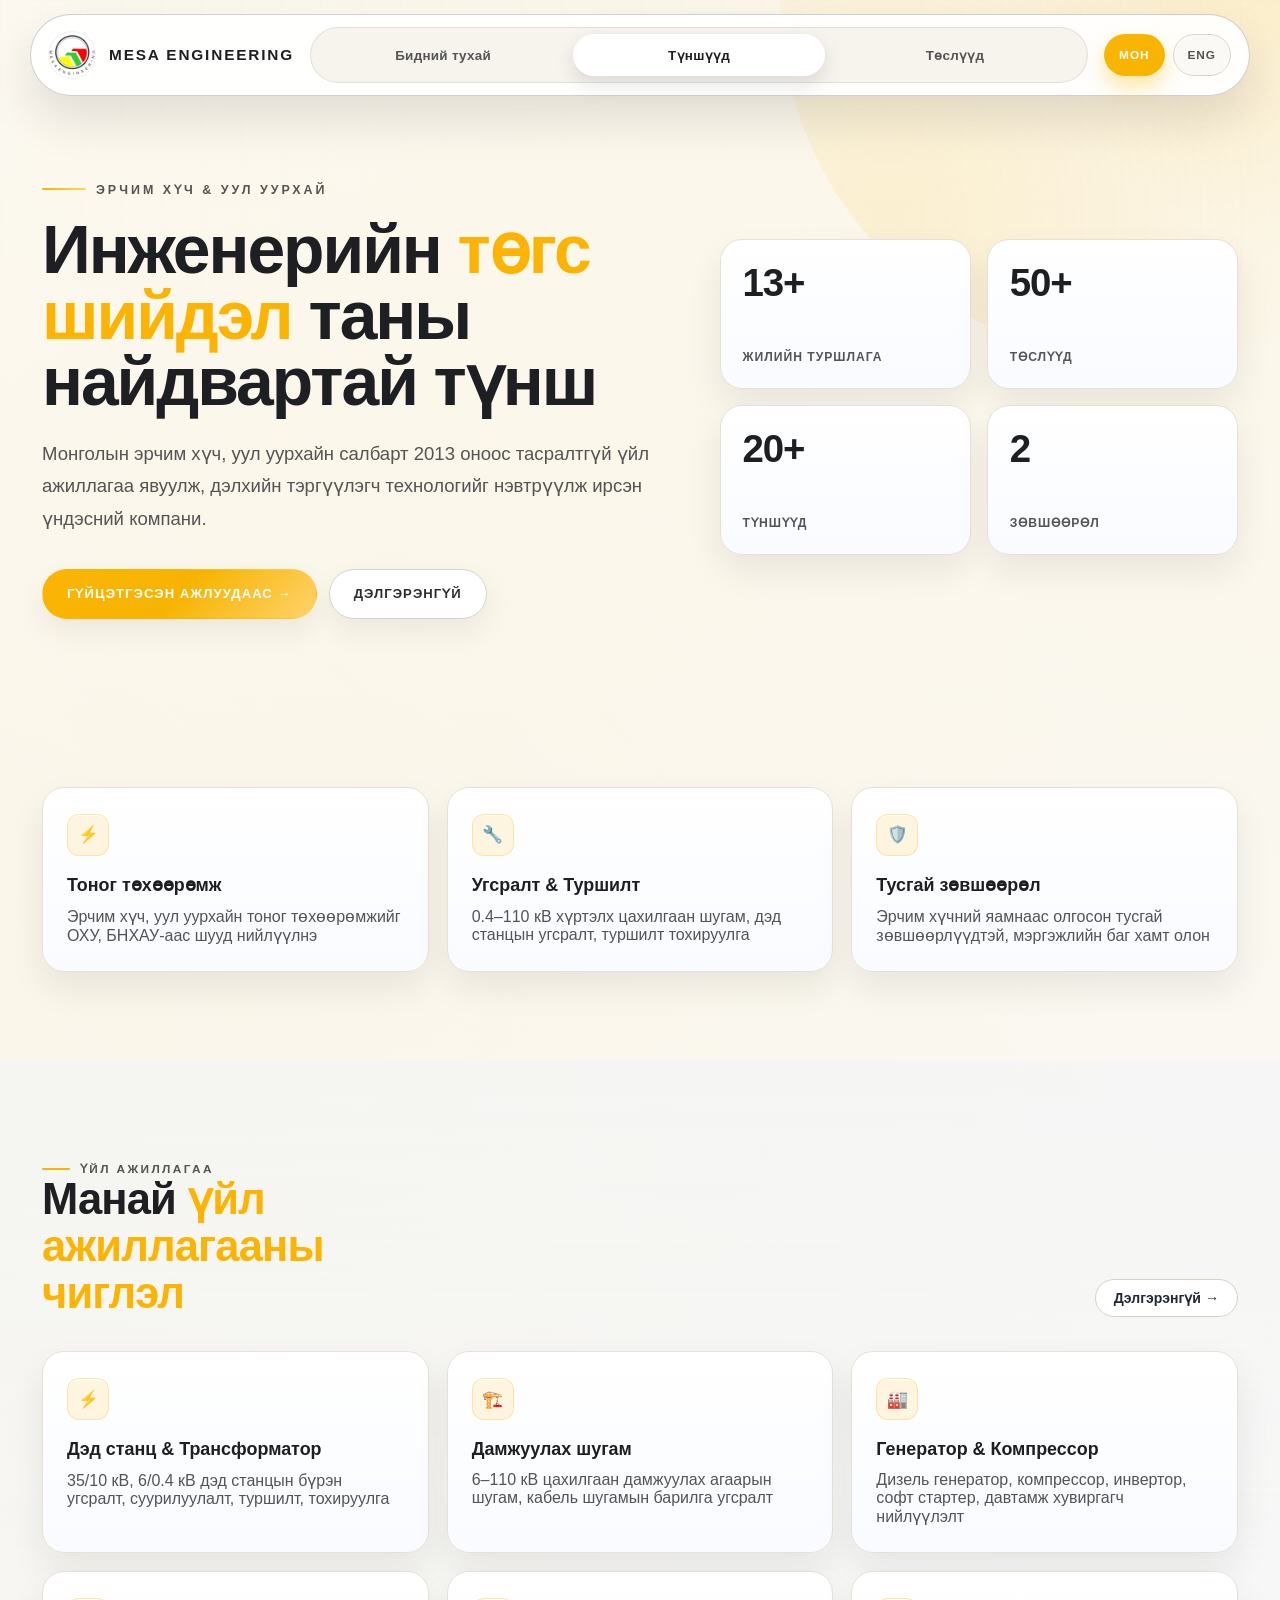
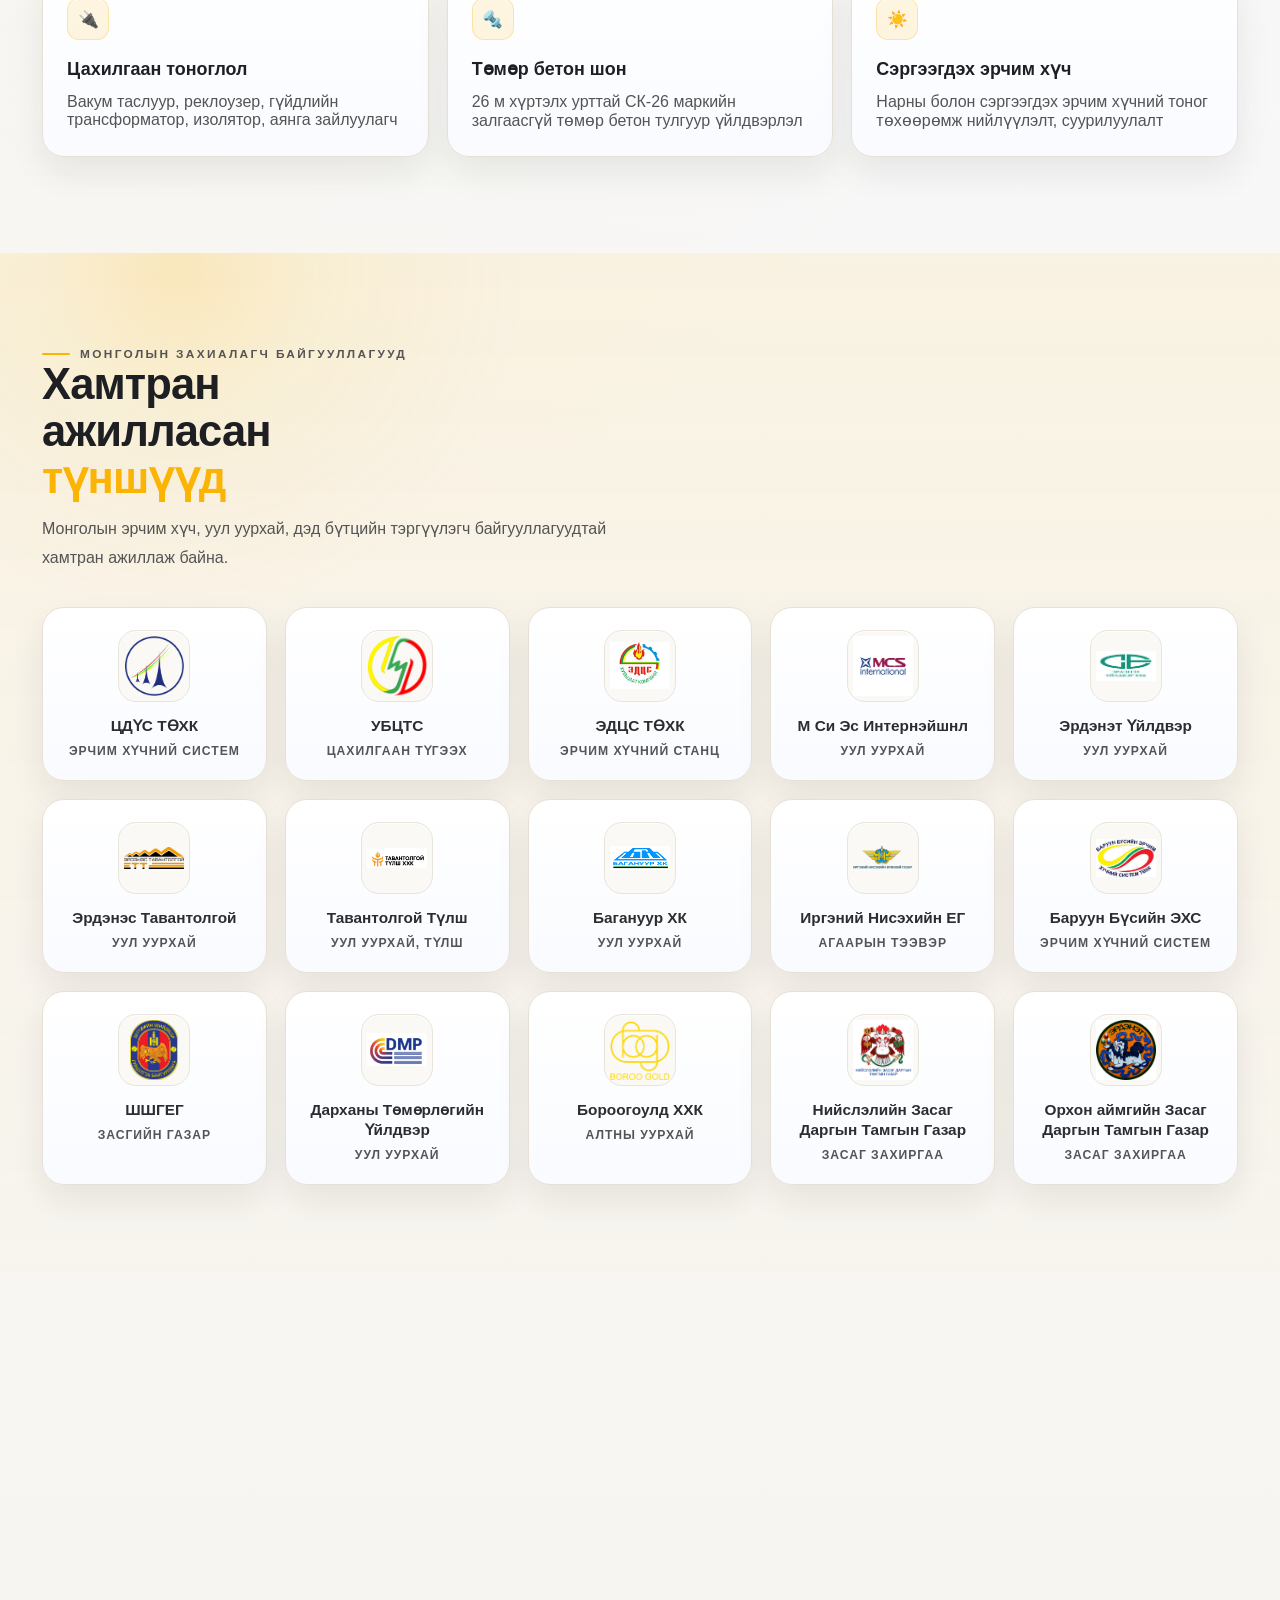
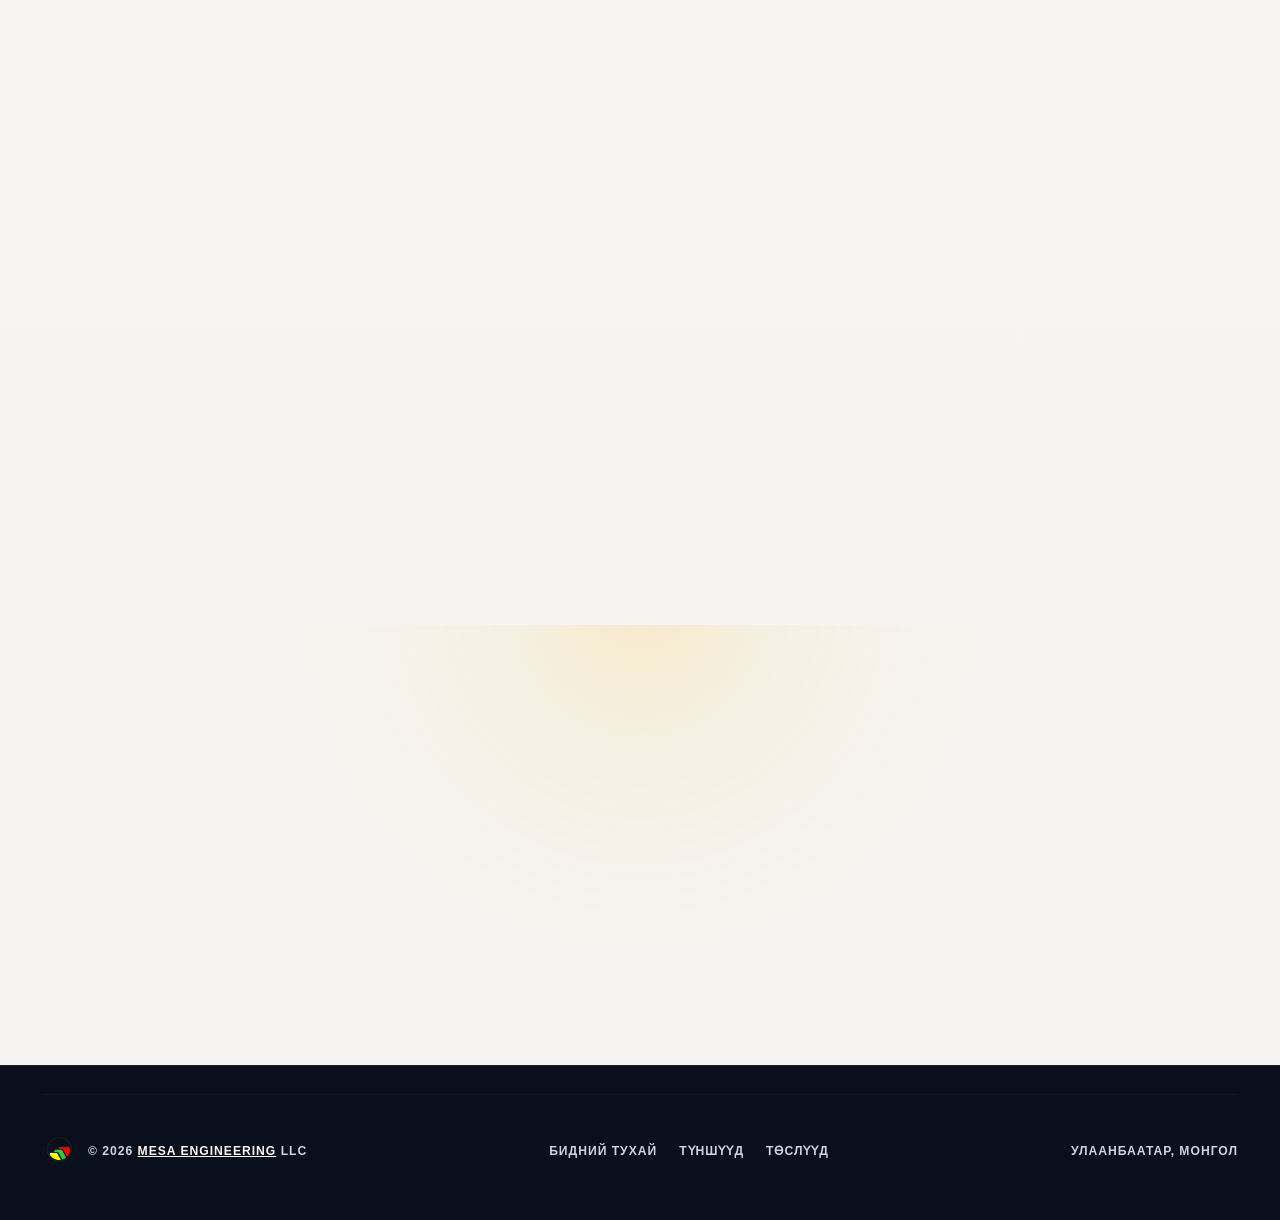
==== commit b9f41e1a: "Fix broken Cyrillic image paths on non-macOS hosts macOS stores filenames in NFD (e.g. й = и + combi" ====
--- a/partners.html
+++ b/partners.html
@@ -218,12 +218,12 @@
           <p data-mn="Уул уурхай" data-en="Mining">Уул уурхай</p>
         </div>
         <div class="client-card reveal">
-          <div class="client-icon"><img src="Partner Company Logos/Эрдэнэс Тавантолгой.png" alt="Эрдэнэс Тавантолгой"></div>
+          <div class="client-icon"><img src="Partner Company Logos/Эрдэнэс Тавантолгой.png" alt="Эрдэнэс Тавантолгой"></div>
           <h4 data-mn="Эрдэнэс Тавантолгой" data-en="Erdenes Tavantolgoi">Эрдэнэс Тавантолгой</h4>
           <p data-mn="Уул уурхай" data-en="Mining">Уул уурхай</p>
         </div>
         <div class="client-card reveal">
-          <div class="client-icon"><img src="Partner Company Logos/Тавантолгой Түлш.png" alt="Тавантолгой Түлш"></div>
+          <div class="client-icon"><img src="Partner Company Logos/Тавантолгой Түлш.png" alt="Тавантолгой Түлш"></div>
           <h4 data-mn="Тавантолгой Түлш" data-en="Tavantolgoi Tulsh">Тавантолгой Түлш</h4>
           <p data-mn="Уул уурхай, түлш" data-en="Mining, Fuel">Уул уурхай, түлш</p>
         </div>
@@ -233,12 +233,12 @@
           <p data-mn="Уул уурхай" data-en="Mining">Уул уурхай</p>
         </div>
         <div class="client-card reveal">
-          <div class="client-icon"><img src="Partner Company Logos/Иргэний Нисэх.png" alt="Иргэний Нисэхийн ЕГ"></div>
+          <div class="client-icon"><img src="Partner Company Logos/Иргэний Нисэх.png" alt="Иргэний Нисэхийн ЕГ"></div>
           <h4 data-mn="Иргэний Нисэхийн ЕГ" data-en="Civil Aviation Authority">Иргэний Нисэхийн ЕГ</h4>
           <p data-mn="Агаарын тээвэр" data-en="Aviation">Агаарын тээвэр</p>
         </div>
         <div class="client-card reveal">
-          <div class="client-icon"><img src="Partner Company Logos/Баруу Бүсийн Эрчим Хүч.jpeg" alt="Баруун Бүсийн ЭХС"></div>
+          <div class="client-icon"><img src="Partner Company Logos/Баруу Бүсийн Эрчим Хүч.jpeg" alt="Баруун Бүсийн ЭХС"></div>
           <h4 data-mn="Баруун Бүсийн ЭХС" data-en="Western Regional Energy">Баруун Бүсийн ЭХС</h4>
           <p data-mn="Эрчим хүчний систем" data-en="Energy System">Эрчим хүчний систем</p>
         </div>
@@ -258,7 +258,7 @@
           <p data-mn="Алтны уурхай" data-en="Gold Mining">Алтны уурхай</p>
         </div>
         <div class="client-card reveal">
-          <div class="client-icon"><img src="Partner Company Logos/Нийслэлийн ЗДТГ.jpg" alt="Нийслэлийн ЗДТГ"></div>
+          <div class="client-icon"><img src="Partner Company Logos/Нийслэлийн ЗДТГ.jpg" alt="Нийслэлийн ЗДТГ"></div>
           <h4 data-mn="Нийслэлийн Засаг Даргын Тамгын Газар" data-en="Capital City Government">Нийслэлийн ЗДТГ</h4>
           <p data-mn="Засаг захиргаа" data-en="Government">Засаг захиргаа</p>
         </div>
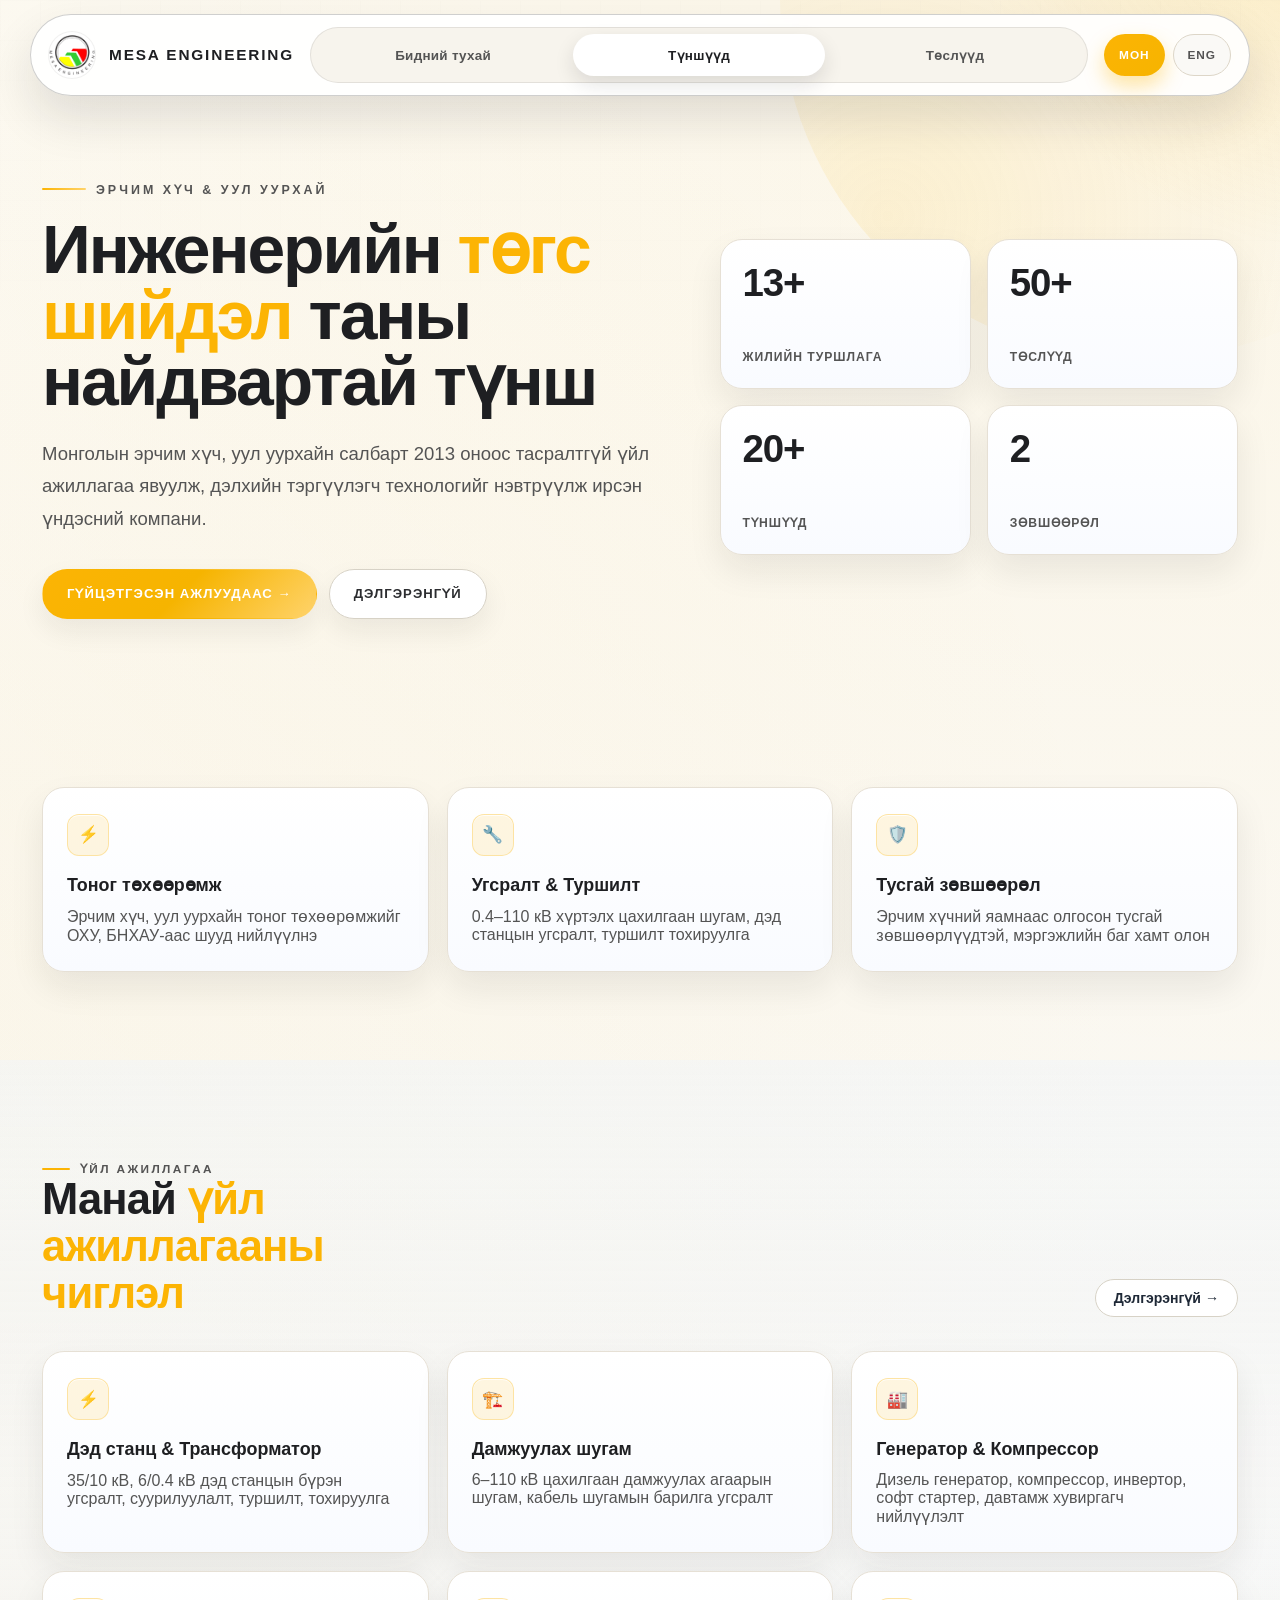
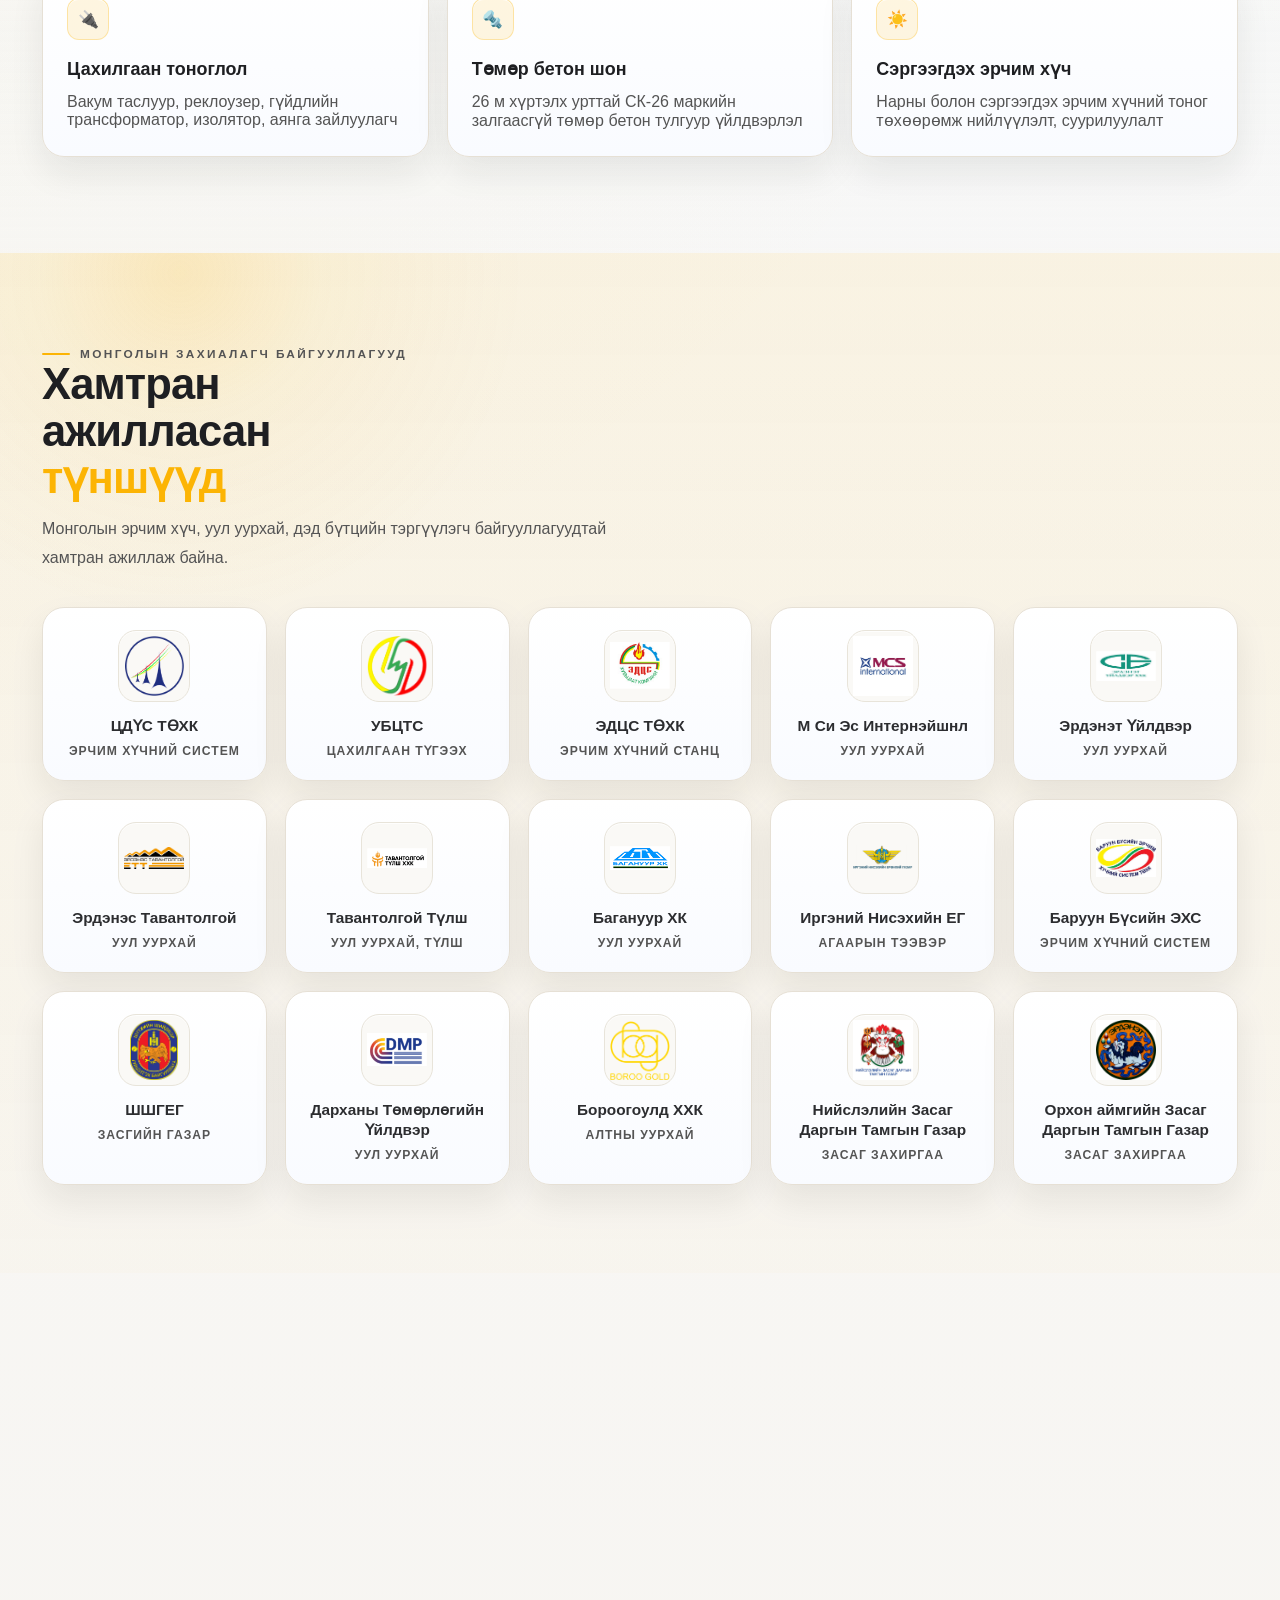
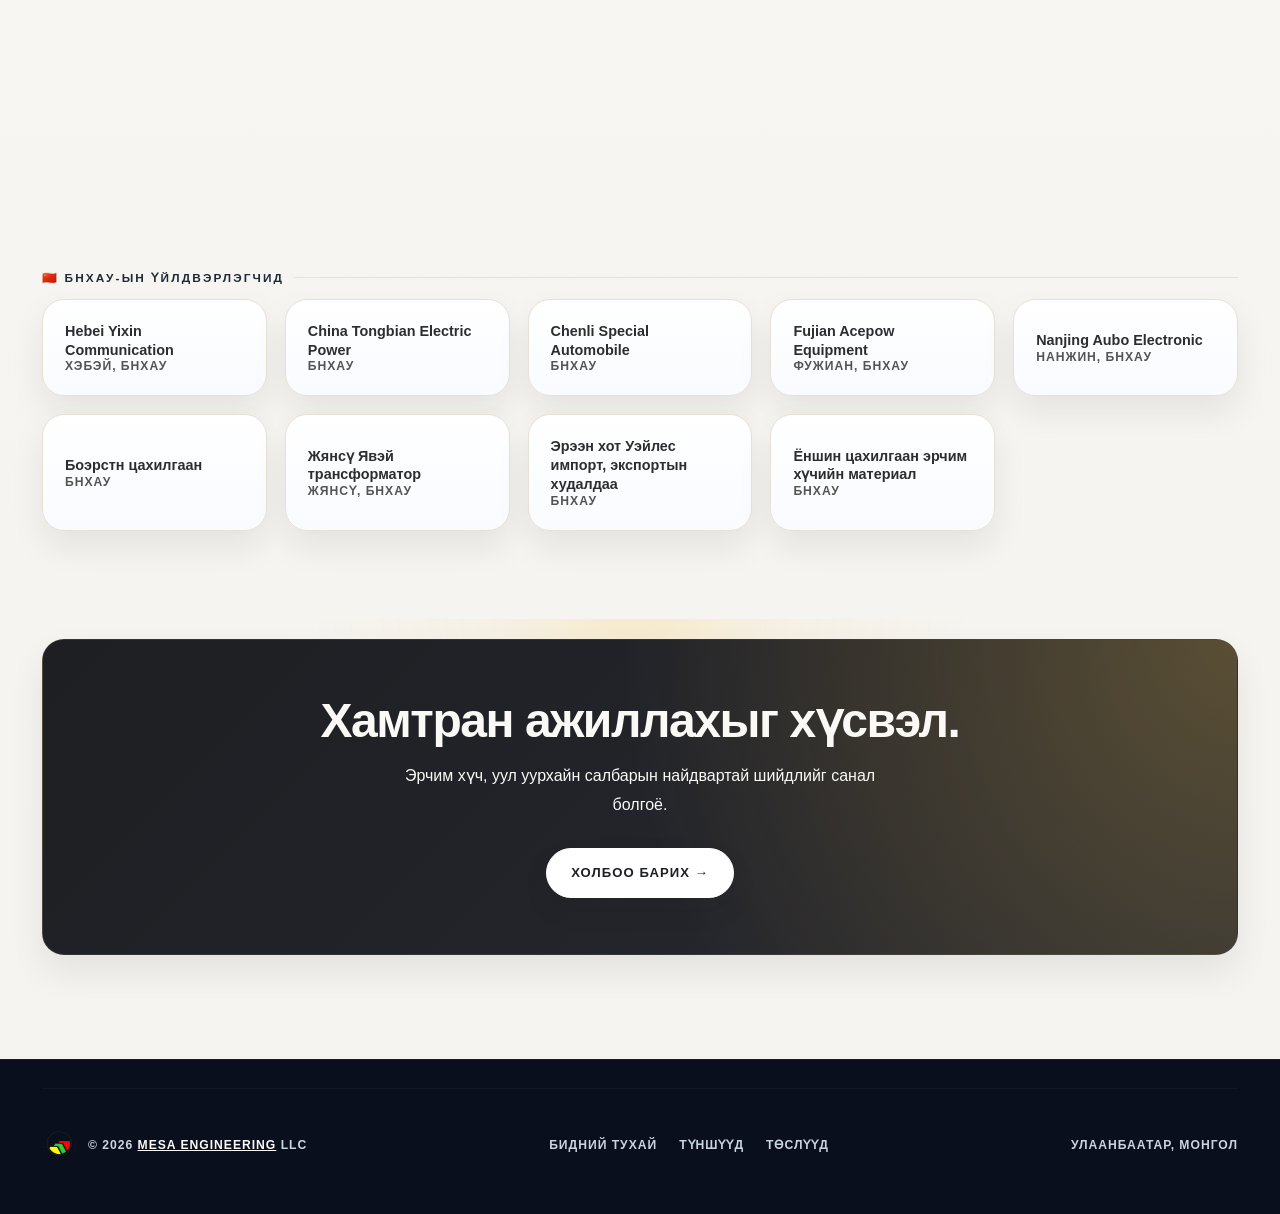
==== commit e952a51d: "Make Russian/Chinese supplier groups collapsible on mobile Wrap each international supplier group's " ====
--- a/partners.html
+++ b/partners.html
@@ -7,7 +7,7 @@
   <title>МЕСА ИНЖЕНЕРИНГ | Түншүүд</title>
   <meta name="description"
     content="Mesa Engineering - Trusted partnerships with leading Mongolian, Russian and Chinese companies in energy and mining.">
-  <link rel="stylesheet" href="mesa-theme.css?v=20260504mobilepolish">
+  <link rel="stylesheet" href="mesa-theme.css?v=20260504dropdowns">
 </head>
 
 <body class="page-partners">
@@ -283,10 +283,13 @@
         </div>
       </div>
 
-      <div class="supplier-group">
-        <div class="supplier-group-label reveal" data-mn="🇷🇺 ОХУ-ын үйлдвэрлэгчид"
-          data-en="🇷🇺 Russian Manufacturers">🇷🇺 ОХУ-ын үйлдвэрлэгчид</div>
-        <div class="supplier-grid">
+      <div class="supplier-group reveal">
+        <button type="button" class="supplier-group-toggle" aria-expanded="false" aria-controls="supplier-list-ru">
+          <span class="supplier-group-label" data-mn="🇷🇺 ОХУ-ын үйлдвэрлэгчид"
+            data-en="🇷🇺 Russian Manufacturers">🇷🇺 ОХУ-ын үйлдвэрлэгчид</span>
+          <span class="supplier-group-chevron" aria-hidden="true">▾</span>
+        </button>
+        <div class="supplier-grid" id="supplier-list-ru">
           <div class="supplier-card reveal">
             <div>
               <div class="supplier-name" data-mn="Челябинский Компрессорный завод"
@@ -368,10 +371,13 @@
         </div>
       </div>
 
-      <div class="supplier-group">
-        <div class="supplier-group-label reveal" data-mn="🇨🇳 БНХАУ-ын үйлдвэрлэгчид"
-          data-en="🇨🇳 Chinese Manufacturers">🇨🇳 БНХАУ-ын үйлдвэрлэгчид</div>
-        <div class="supplier-grid">
+      <div class="supplier-group reveal">
+        <button type="button" class="supplier-group-toggle" aria-expanded="false" aria-controls="supplier-list-cn">
+          <span class="supplier-group-label" data-mn="🇨🇳 БНХАУ-ын үйлдвэрлэгчид"
+            data-en="🇨🇳 Chinese Manufacturers">🇨🇳 БНХАУ-ын үйлдвэрлэгчид</span>
+          <span class="supplier-group-chevron" aria-hidden="true">▾</span>
+        </button>
+        <div class="supplier-grid" id="supplier-list-cn">
           <div class="supplier-card reveal">
             <div>
               <div class="supplier-name">Hebei Yixin Communication</div>
@@ -459,7 +465,7 @@
     </div>
   </footer>
 
-  <script src="mesa-app.js?v=20260504mobilepolish"></script>
+  <script src="mesa-app.js?v=20260504dropdowns"></script>
 </body>
 
 </html>
--- a/mesa-theme.css
+++ b/mesa-theme.css
@@ -1317,6 +1317,31 @@
   background: linear-gradient(90deg, rgba(252, 180, 4, 0.28), rgba(84, 84, 84, 0.12));
 }
 
+.supplier-group-toggle {
+  appearance: none;
+  border: 0;
+  background: transparent;
+  width: 100%;
+  display: flex;
+  align-items: center;
+  justify-content: flex-start;
+  gap: 12px;
+  padding: 0;
+  margin: 0 0 14px;
+  text-align: left;
+  color: inherit;
+  font: inherit;
+  cursor: default;
+}
+
+.supplier-group-toggle .supplier-group-label {
+  margin-bottom: 0;
+}
+
+.supplier-group-chevron {
+  display: none;
+}
+
 .supplier-grid {
   grid-template-columns: repeat(auto-fit, minmax(220px, 1fr));
 }
@@ -2577,6 +2602,67 @@
   .stats-bar {
     margin-top: -24px;
   }
+
+  .supplier-group:has(> .supplier-group-toggle) {
+    border: 1px solid rgba(84, 84, 84, 0.12);
+    border-radius: 14px;
+    background: rgba(255, 255, 255, 0.86);
+    box-shadow: var(--shadow-sm);
+    margin-bottom: 14px;
+    overflow: hidden;
+  }
+
+  .supplier-group-toggle {
+    cursor: pointer;
+    padding: 18px 18px;
+    margin: 0;
+    min-height: 64px;
+    justify-content: space-between;
+    transition: background 0.18s ease;
+  }
+
+  .supplier-group-toggle:hover,
+  .supplier-group-toggle:focus-visible {
+    background: rgba(252, 180, 4, 0.06);
+    outline: none;
+  }
+
+  .supplier-group-toggle .supplier-group-label {
+    flex: 1;
+    min-width: 0;
+  }
+
+  .supplier-group-toggle .supplier-group-label::after {
+    display: none;
+  }
+
+  .supplier-group-chevron {
+    display: inline-flex;
+    align-items: center;
+    justify-content: center;
+    width: 28px;
+    height: 28px;
+    border-radius: 999px;
+    background: rgba(252, 180, 4, 0.12);
+    color: var(--primary-strong);
+    font-size: 0.85rem;
+    line-height: 1;
+    transition: transform 0.22s ease, background 0.18s ease;
+    flex-shrink: 0;
+  }
+
+  .supplier-group-toggle[aria-expanded="true"] .supplier-group-chevron {
+    transform: rotate(180deg);
+    background: rgba(252, 180, 4, 0.22);
+  }
+
+  .supplier-group-toggle[aria-expanded="false"] + .supplier-grid {
+    display: none;
+  }
+
+  .supplier-group-toggle[aria-expanded="true"] + .supplier-grid {
+    padding: 4px 14px 16px;
+  }
 }
 
 @media (max-width: 640px) {
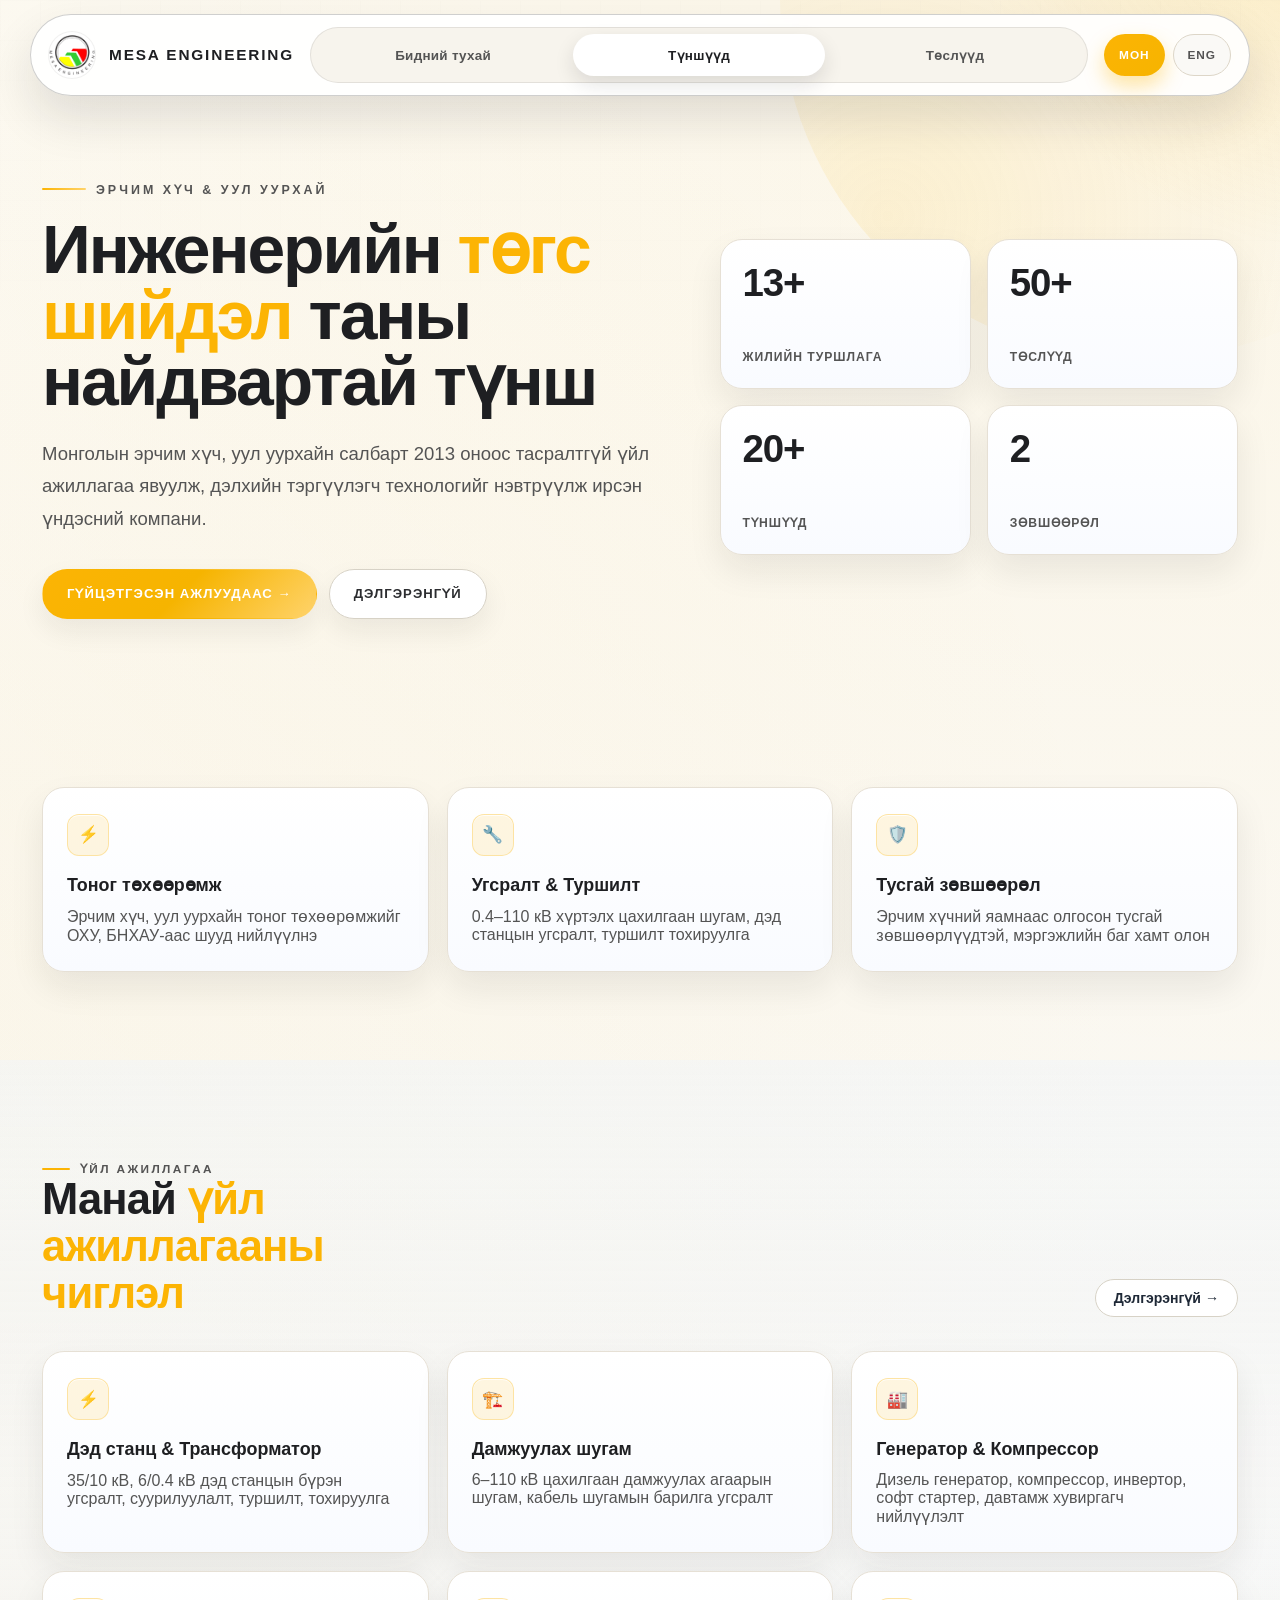
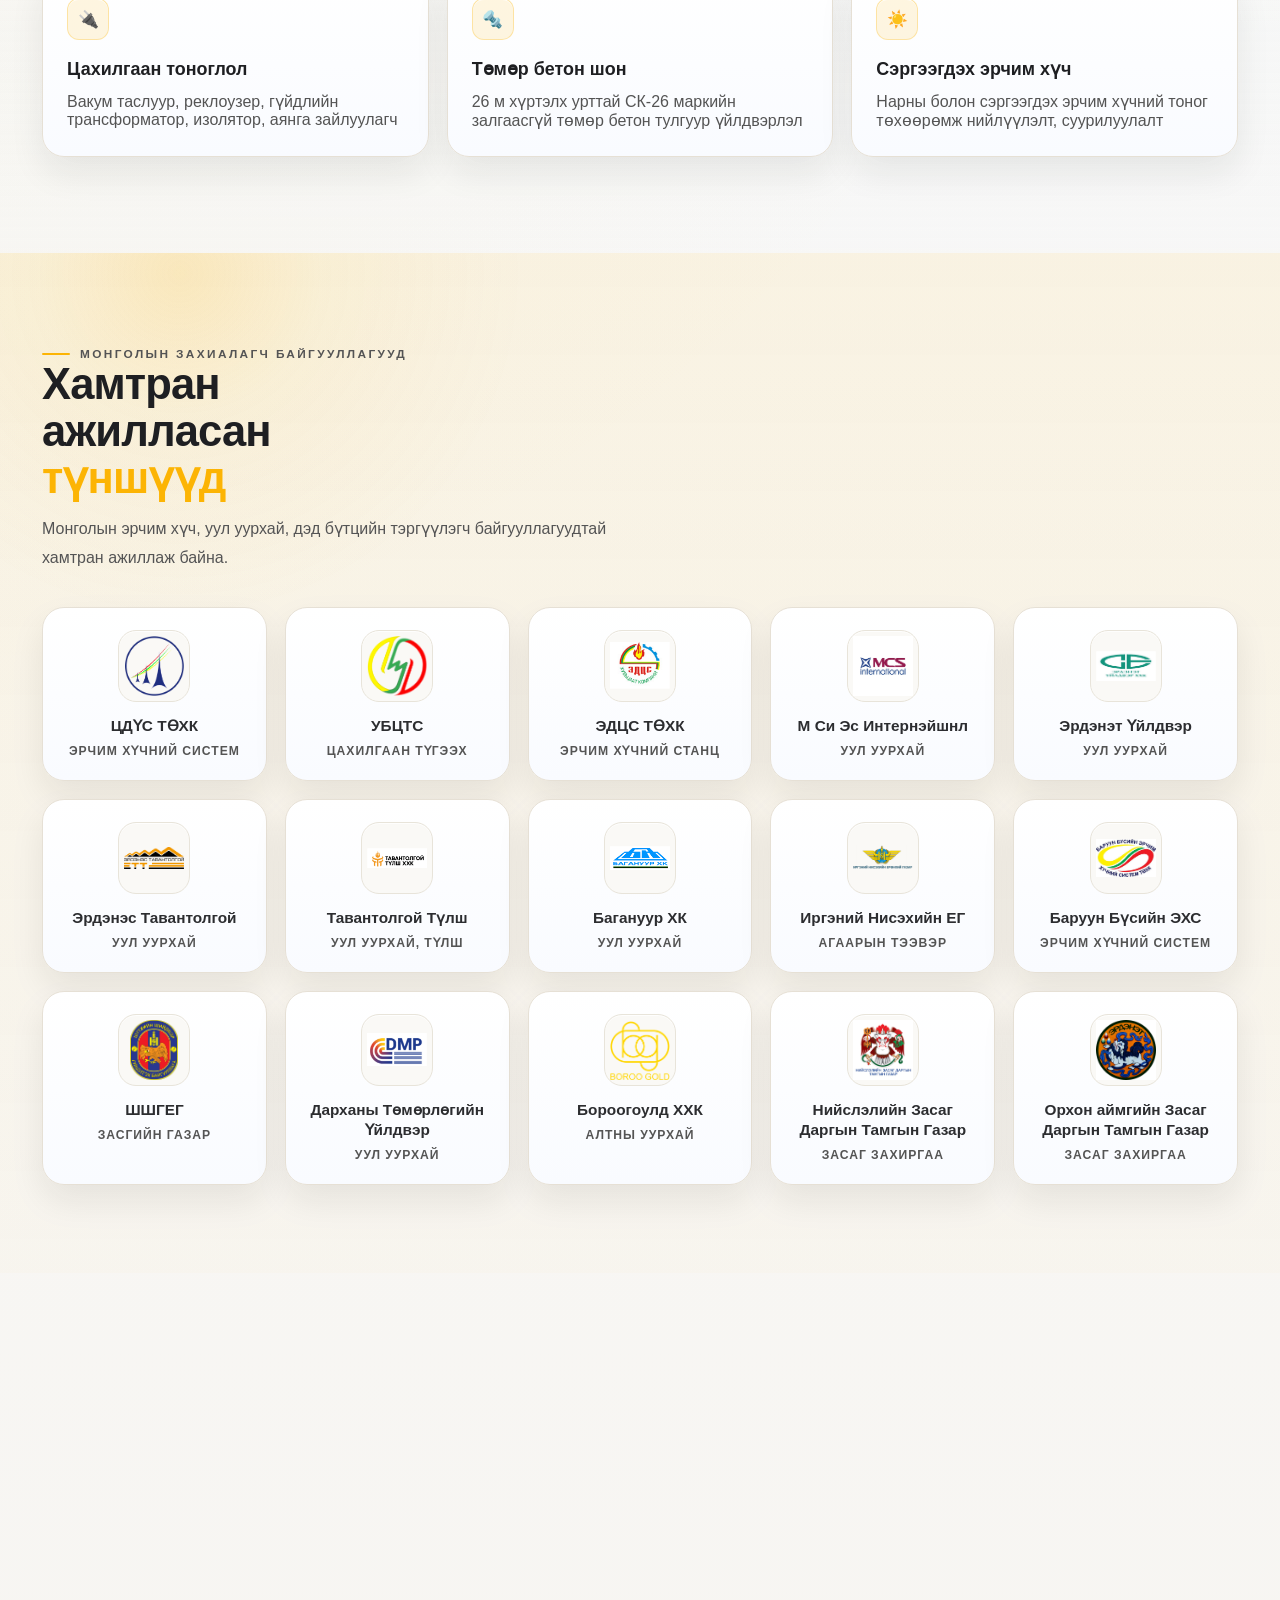
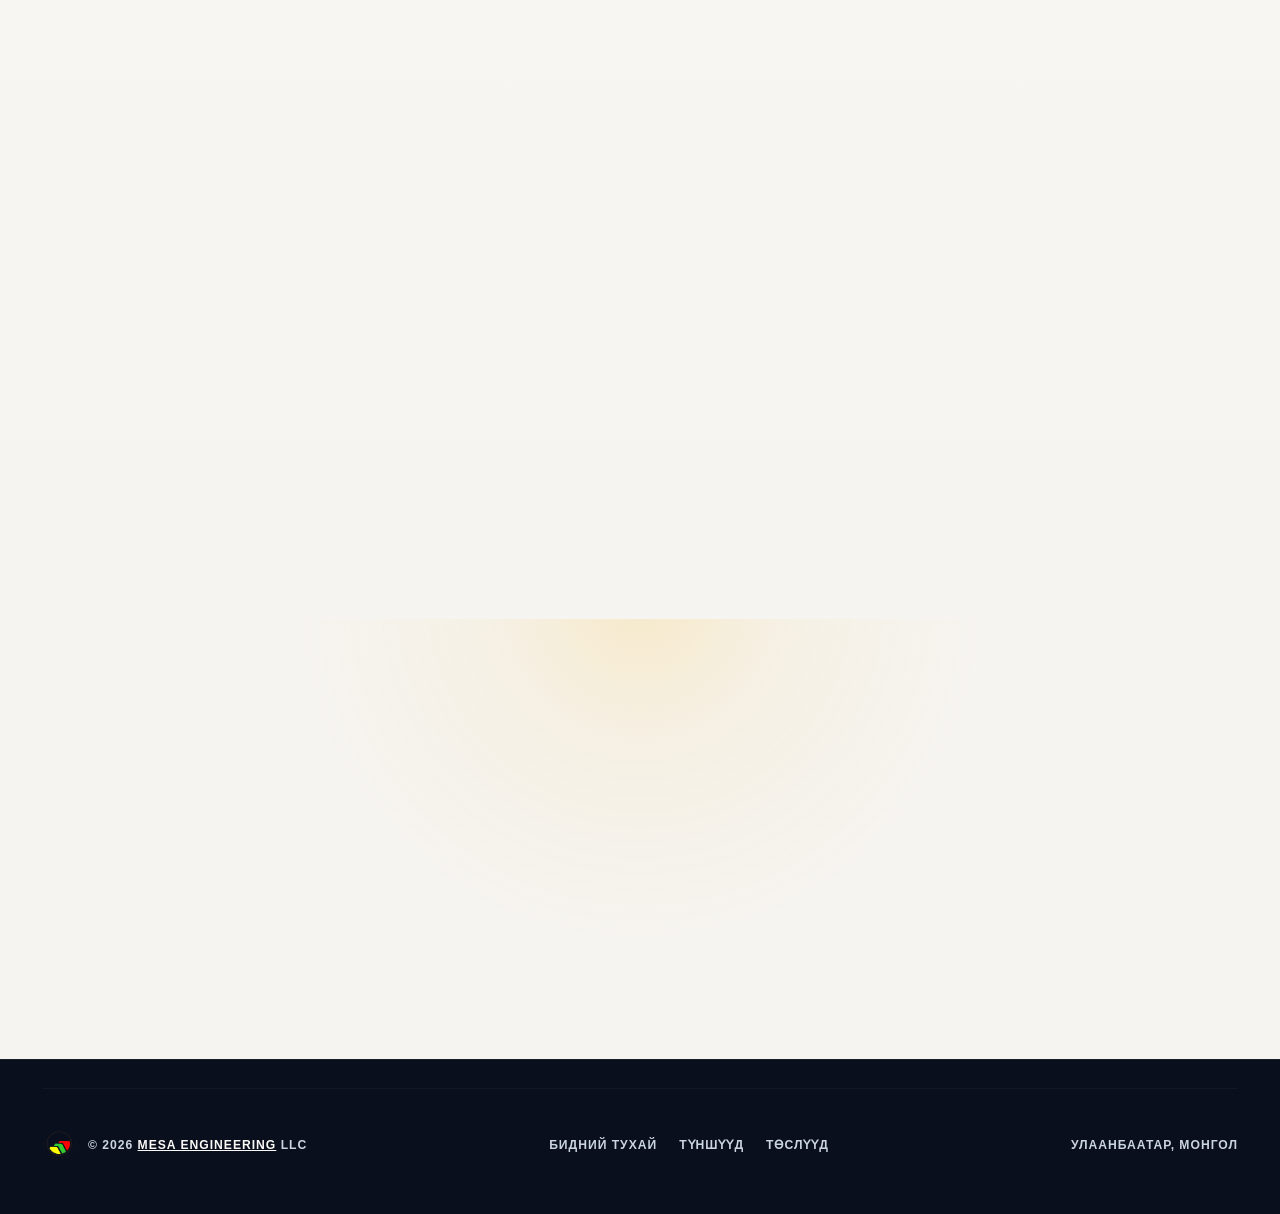
==== commit e286e3cd: "Update license capacity to 0.01–100 MW, add phone 99008450, remove contact link underlines Co-author" ====
--- a/partners.html
+++ b/partners.html
@@ -7,7 +7,7 @@
   <title>МЕСА ИНЖЕНЕРИНГ | Түншүүд</title>
   <meta name="description"
     content="Mesa Engineering - Trusted partnerships with leading Mongolian, Russian and Chinese companies in energy and mining.">
-  <link rel="stylesheet" href="mesa-theme.css?v=20260504dropdowns">
+  <link rel="stylesheet" href="mesa-theme.css?v=20260504creammenu">
 </head>
 
 <body class="page-partners">
@@ -48,6 +48,7 @@
     </div>
     <div class="mobile-menu-footer">
       <a href="tel:+97699100872">+976 9910 0872</a>
+      <a href="tel:+97699008450">+976 9900 8450</a>
       <span data-mn="Меса инженеринг ХХК" data-en="Mesa Engineering LLC">Меса инженеринг ХХК</span>
     </div>
   </div>
--- a/mesa-theme.css
+++ b/mesa-theme.css
@@ -261,9 +261,9 @@
   inset: 0;
   padding: 26px 22px 32px;
   background:
-    radial-gradient(circle at 80% -10%, rgba(252, 180, 4, 0.22), transparent 55%),
-    radial-gradient(circle at 0% 100%, rgba(252, 180, 4, 0.08), transparent 50%),
-    #161719;
+    radial-gradient(circle at 85% -10%, rgba(252, 180, 4, 0.10), transparent 55%),
+    radial-gradient(circle at 0% 100%, rgba(252, 180, 4, 0.05), transparent 50%),
+    #faf7f0;
   display: flex;
   flex-direction: column;
   gap: 0;
@@ -306,7 +306,7 @@
 }
 
 .mobile-menu-header .mobile-brand {
-  color: #f4f1e8;
+  color: var(--ink);
   font-size: 0.78rem;
   font-weight: 800;
   letter-spacing: 0.18em;
@@ -316,7 +316,7 @@
 .mobile-menu-links {
   display: flex;
   flex-direction: column;
-  border-top: 1px solid rgba(244, 241, 232, 0.08);
+  border-top: 1px solid rgba(30, 31, 34, 0.08);
 }
 
 .mobile-menu-links a {
@@ -325,38 +325,38 @@
   align-items: center;
   justify-content: space-between;
   text-decoration: none;
-  color: #f4f1e8;
+  color: var(--ink);
   font-size: 1.35rem;
   font-weight: 700;
   letter-spacing: 0.01em;
   padding: 22px 14px;
   min-height: 64px;
-  border-bottom: 1px solid rgba(244, 241, 232, 0.08);
+  border-bottom: 1px solid rgba(30, 31, 34, 0.08);
   transition: color 0.18s ease, padding-left 0.18s ease;
 }
 
 .mobile-menu-links a::after {
   content: "→";
   font-size: 1.1rem;
-  color: rgba(244, 241, 232, 0.35);
+  color: rgba(30, 31, 34, 0.35);
   transition: color 0.18s ease, transform 0.18s ease;
 }
 
 .mobile-menu-links a:hover,
 .mobile-menu-links a:focus-visible {
-  color: #fcb404;
+  color: var(--primary-strong);
   padding-left: 18px;
   outline: none;
 }
 
 .mobile-menu-links a:hover::after,
 .mobile-menu-links a:focus-visible::after {
-  color: #fcb404;
+  color: var(--primary-strong);
   transform: translateX(4px);
 }
 
 .mobile-menu-links a.active {
-  color: #fcb404;
+  color: var(--primary-strong);
 }
 
 .mobile-menu-links a.active::before {
@@ -372,7 +372,7 @@
 
 .mobile-menu-links a.active::after {
   content: "•";
-  color: #fcb404;
+  color: var(--primary-strong);
 }
 
 .mobile-lang {
@@ -381,8 +381,8 @@
   align-self: center;
   padding: 4px;
   border-radius: 999px;
-  border: 1px solid rgba(244, 241, 232, 0.18);
-  background: rgba(244, 241, 232, 0.04);
+  border: 1px solid rgba(30, 31, 34, 0.12);
+  background: rgba(255, 255, 255, 0.6);
 }
 
 .mobile-lang .lang-btn {
@@ -392,7 +392,7 @@
   border: 0;
   border-radius: 999px;
   background: transparent;
-  color: rgba(244, 241, 232, 0.7);
+  color: var(--muted);
   font-weight: 700;
   letter-spacing: 0.04em;
   cursor: pointer;
@@ -401,7 +401,7 @@
 
 .mobile-lang .lang-btn.active {
   background: linear-gradient(135deg, #fcb404 0%, #f6b400 100%);
-  color: #161719;
+  color: var(--ink);
   box-shadow: 0 8px 18px rgba(252, 180, 4, 0.32);
 }
 
@@ -412,14 +412,14 @@
   flex-direction: column;
   align-items: center;
   gap: 6px;
-  color: rgba(244, 241, 232, 0.5);
+  color: rgba(30, 31, 34, 0.5);
   font-size: 0.72rem;
   letter-spacing: 0.14em;
   text-transform: uppercase;
 }
 
 .mobile-menu-footer a {
-  color: rgba(244, 241, 232, 0.78);
+  color: var(--ink);
   text-decoration: none;
   font-weight: 700;
   letter-spacing: 0.06em;
@@ -434,18 +434,18 @@
   width: 42px;
   height: 42px;
   border-radius: 999px;
-  border: 1px solid rgba(244, 241, 232, 0.22);
-  background: rgba(244, 241, 232, 0.04);
+  border: 1px solid rgba(30, 31, 34, 0.14);
+  background: rgba(255, 255, 255, 0.7);
   cursor: pointer;
-  color: #f4f1e8;
+  color: var(--ink);
   font-size: 1.1rem;
   line-height: 1;
 }
 
 .mobile-close:hover,
 .mobile-close:focus-visible {
-  border-color: #fcb404;
-  color: #fcb404;
+  border-color: var(--primary-strong);
+  color: var(--primary-strong);
   outline: none;
 }
 
@@ -2172,11 +2172,7 @@
 .sec-dark .contact-item p,
 .sec-dark .contact-item a {
   color: #2c2d30;
-}
-
-.sec-dark .contact-item a {
-  text-decoration: underline;
-  text-underline-offset: 2px;
+  text-decoration: none;
 }
 
 .sec-dark .contact-item a:hover {
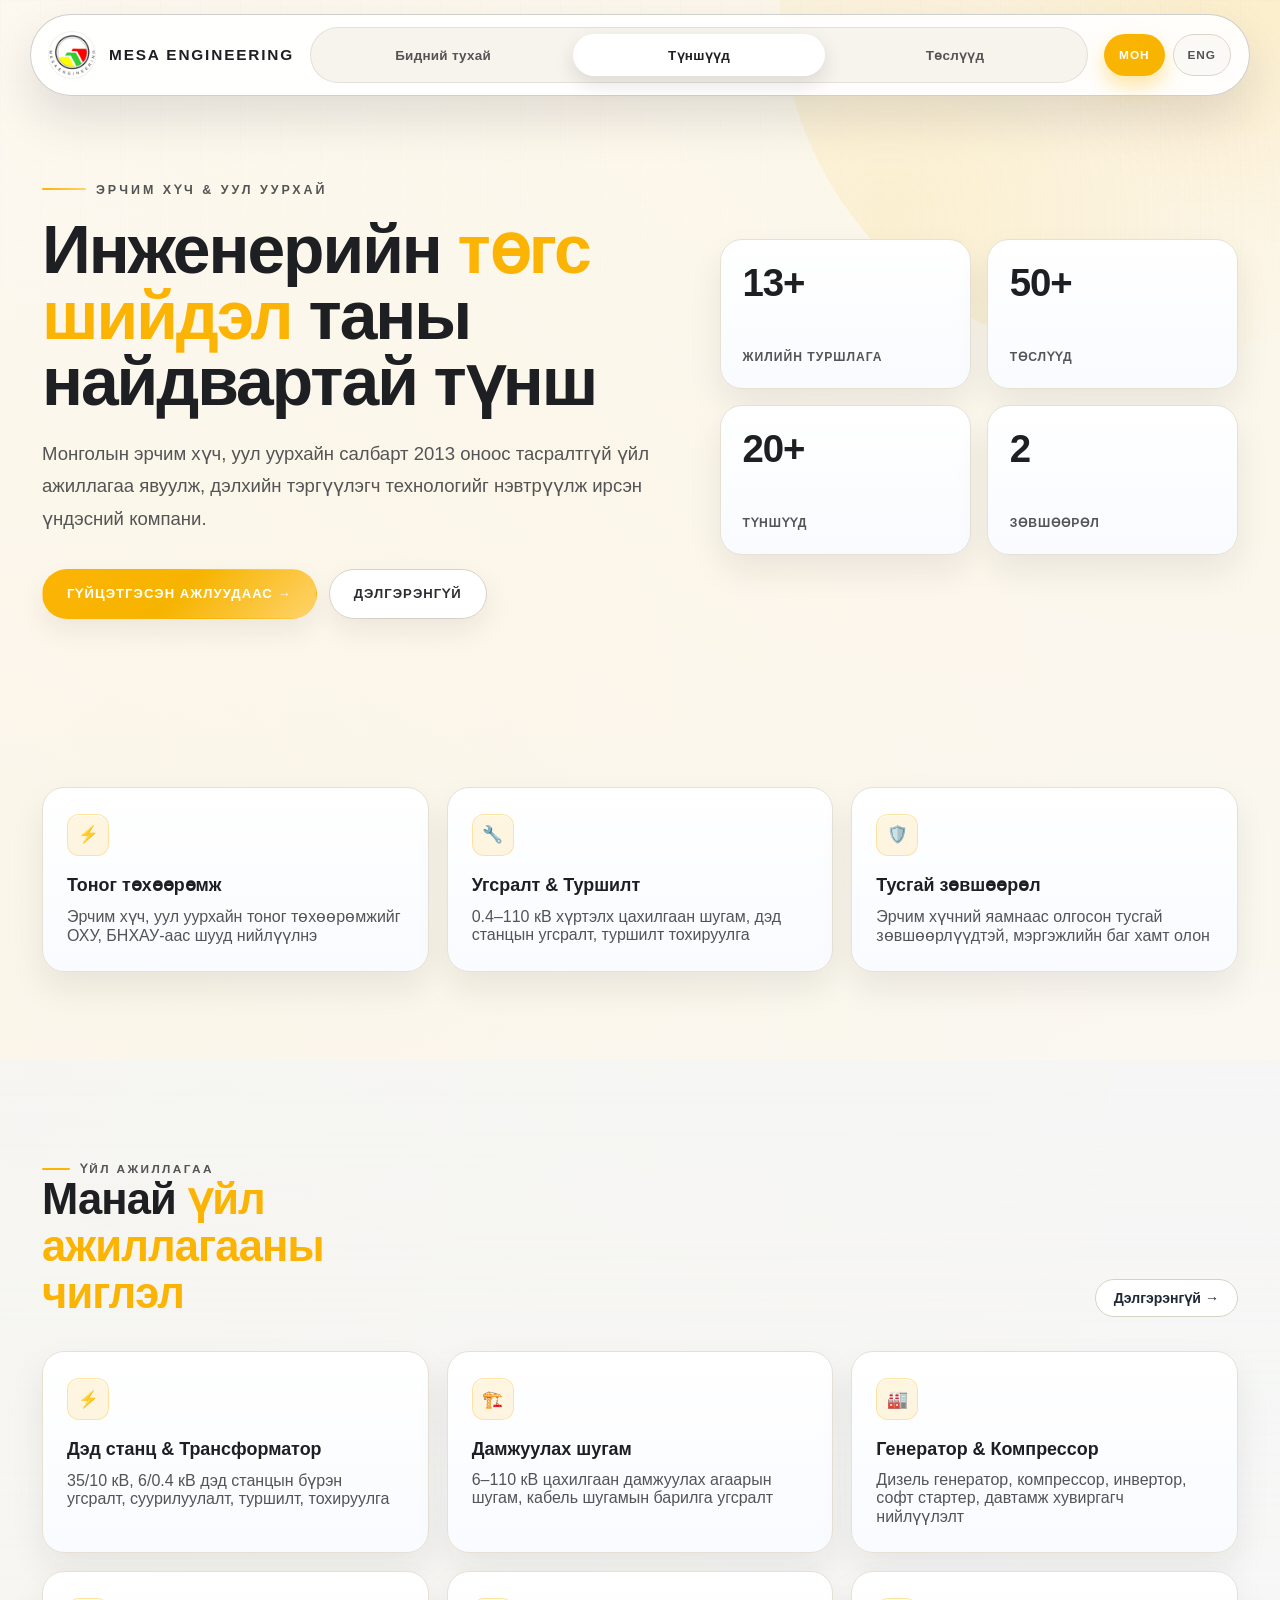
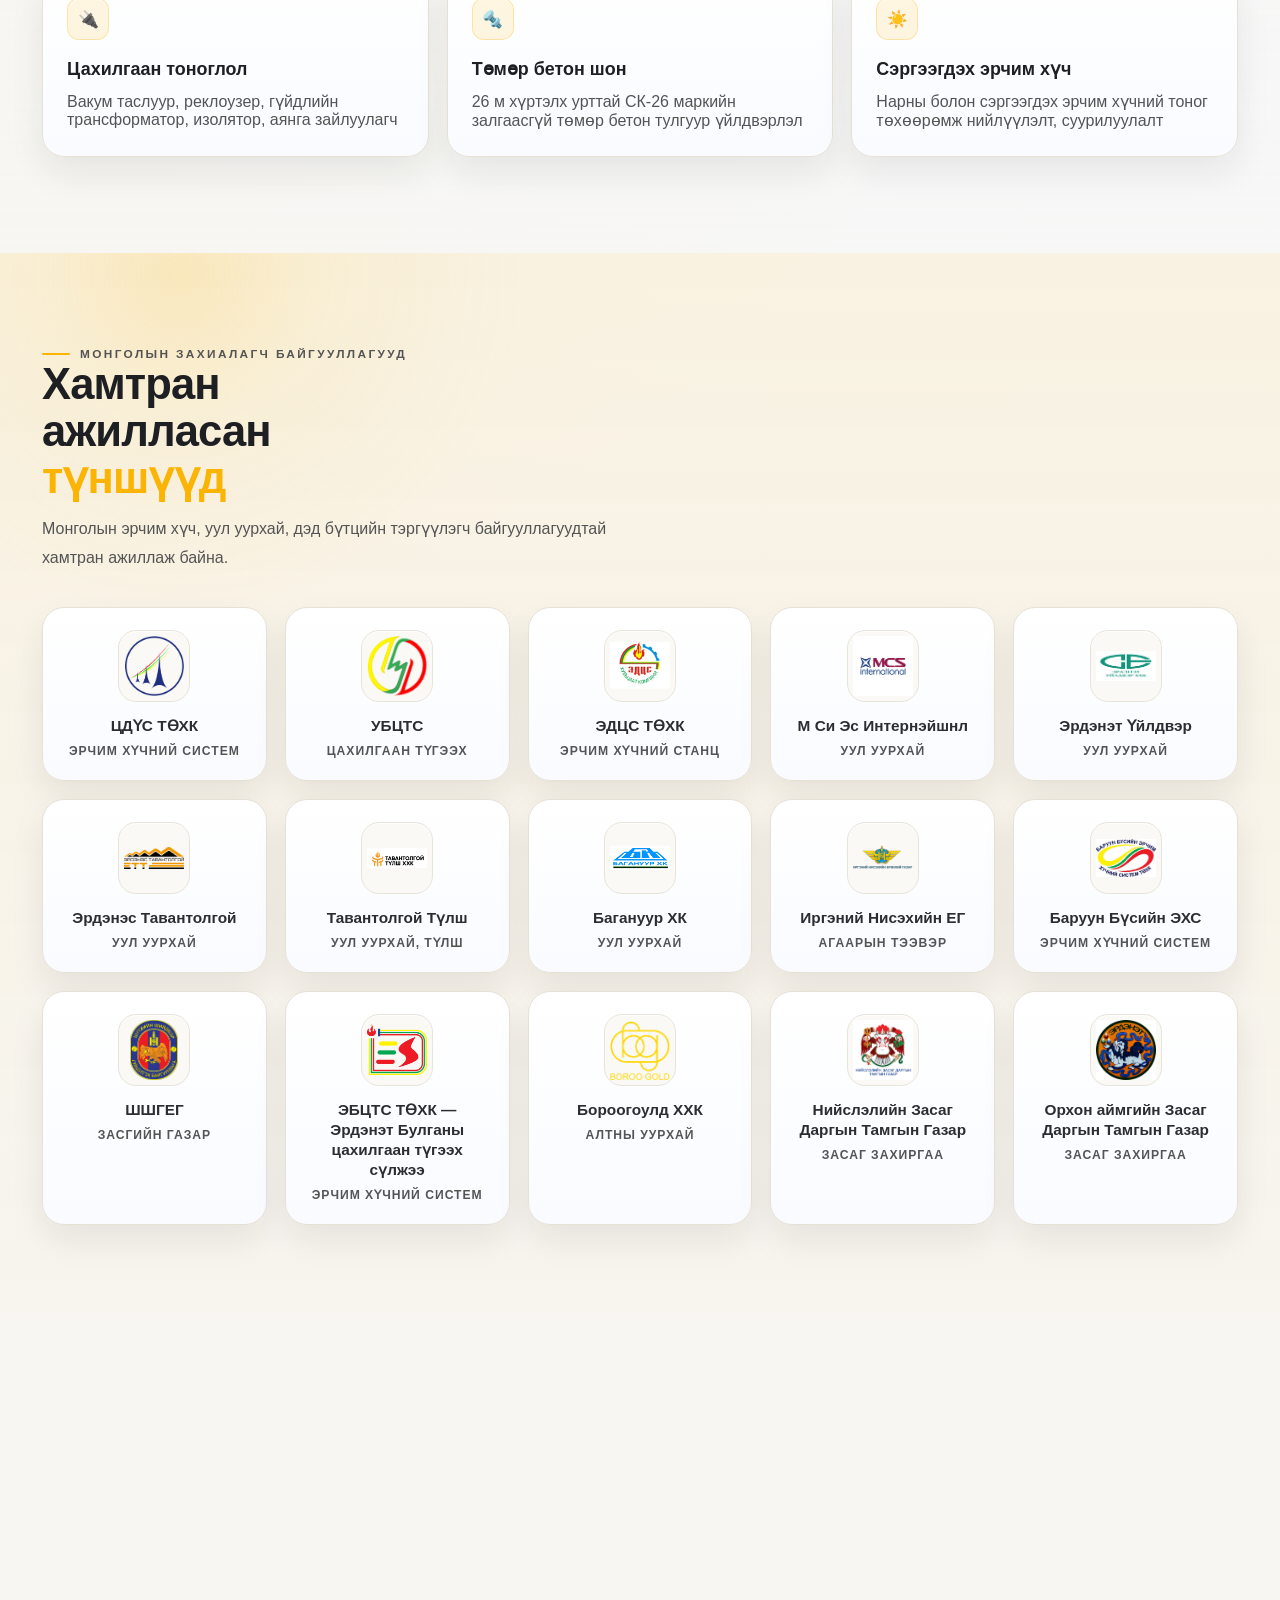
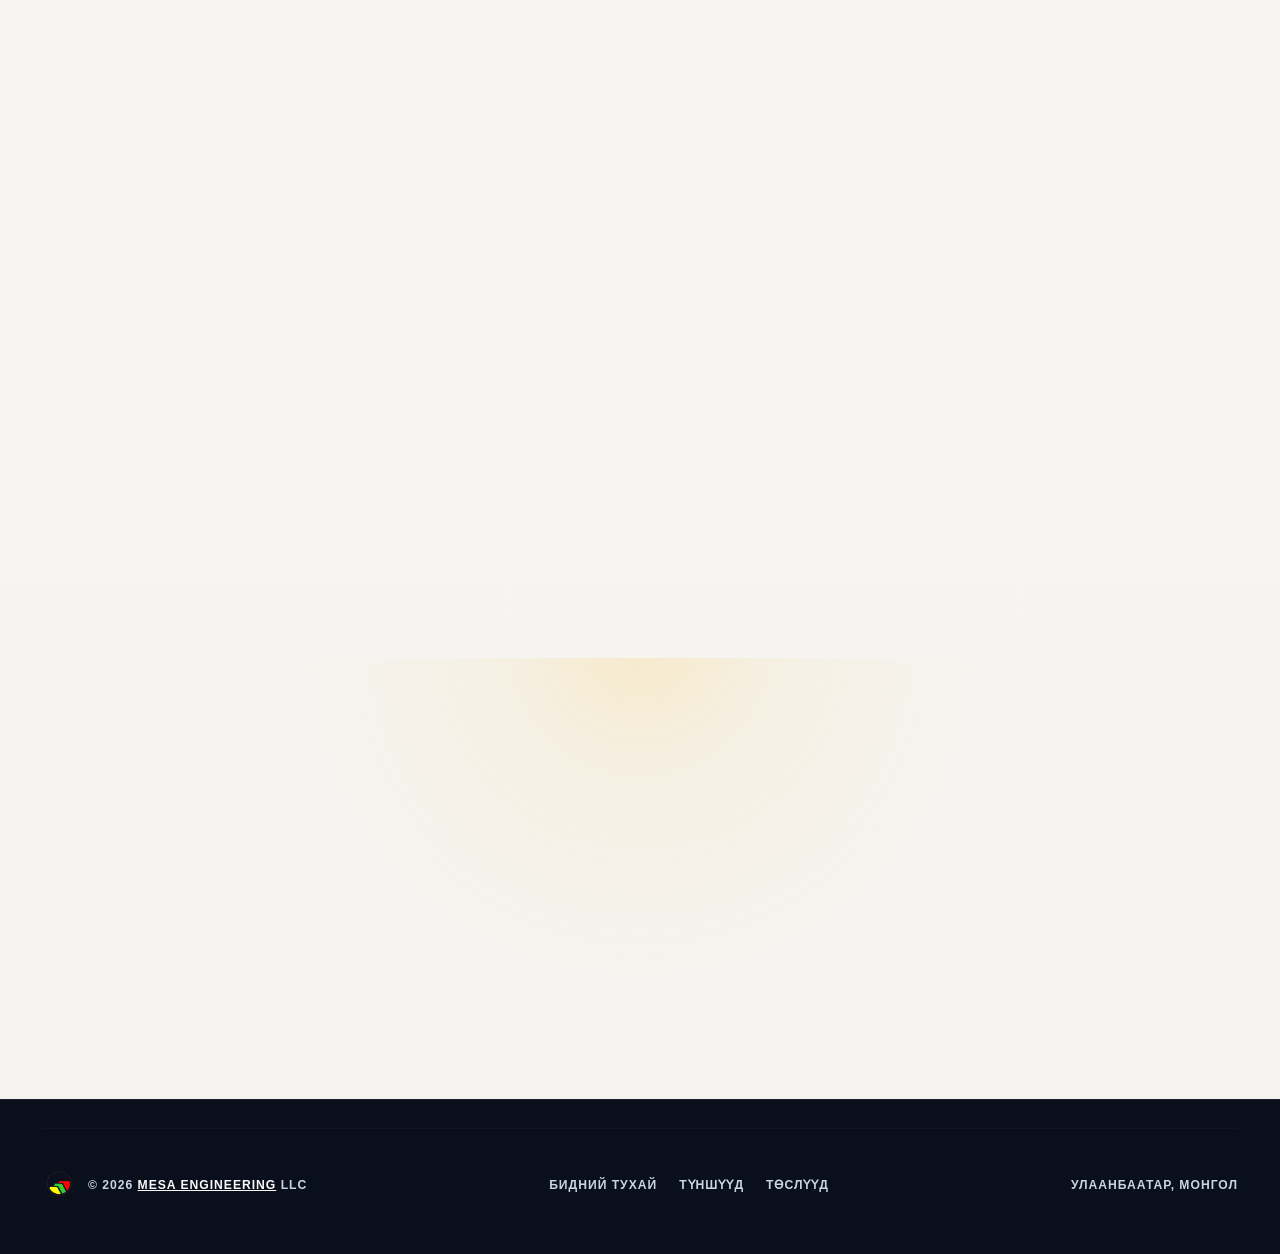
==== commit e11833a4: "Replace DMP with Erdenet-Bulgan power network (ЭБЦТС), add logo, full MN/EN names Co-authored-by: Cu" ====
--- a/partners.html
+++ b/partners.html
@@ -249,9 +249,9 @@
           <p data-mn="Засгийн газар" data-en="Government">Засгийн газар</p>
         </div>
         <div class="client-card reveal">
-          <div class="client-icon"><img src="Partner Company Logos/DMP.png" alt="DMP"></div>
-          <h4 data-mn="Дарханы Төмөрлөгийн Үйлдвэр" data-en="Darkhan Metallurgical Plant">Дарханы Төмөрлөгийн Үйлдвэр</h4>
-          <p data-mn="Уул уурхай" data-en="Mining">Уул уурхай</p>
+          <div class="client-icon"><img src="Partner Company Logos/Erdenetbulgan.png" alt="ЭБЦТС ТӨХК — Эрдэнэт Булганы цахилгаан түгээх сүлжээ"></div>
+          <h4 data-mn="ЭБЦТС ТӨХК — Эрдэнэт Булганы цахилгаан түгээх сүлжээ" data-en="Erdenet-Bulgan Power Distribution Network LLC">ЭБЦТС ТӨХК — Эрдэнэт Булганы цахилгаан түгээх сүлжээ</h4>
+          <p data-mn="Эрчим хүчний систем" data-en="Energy System">Эрчим хүчний систем</p>
         </div>
         <div class="client-card reveal">
           <div class="client-icon"><img src="Partner Company Logos/Boroo Gold.png" alt="Бороогоулд ХХК"></div>
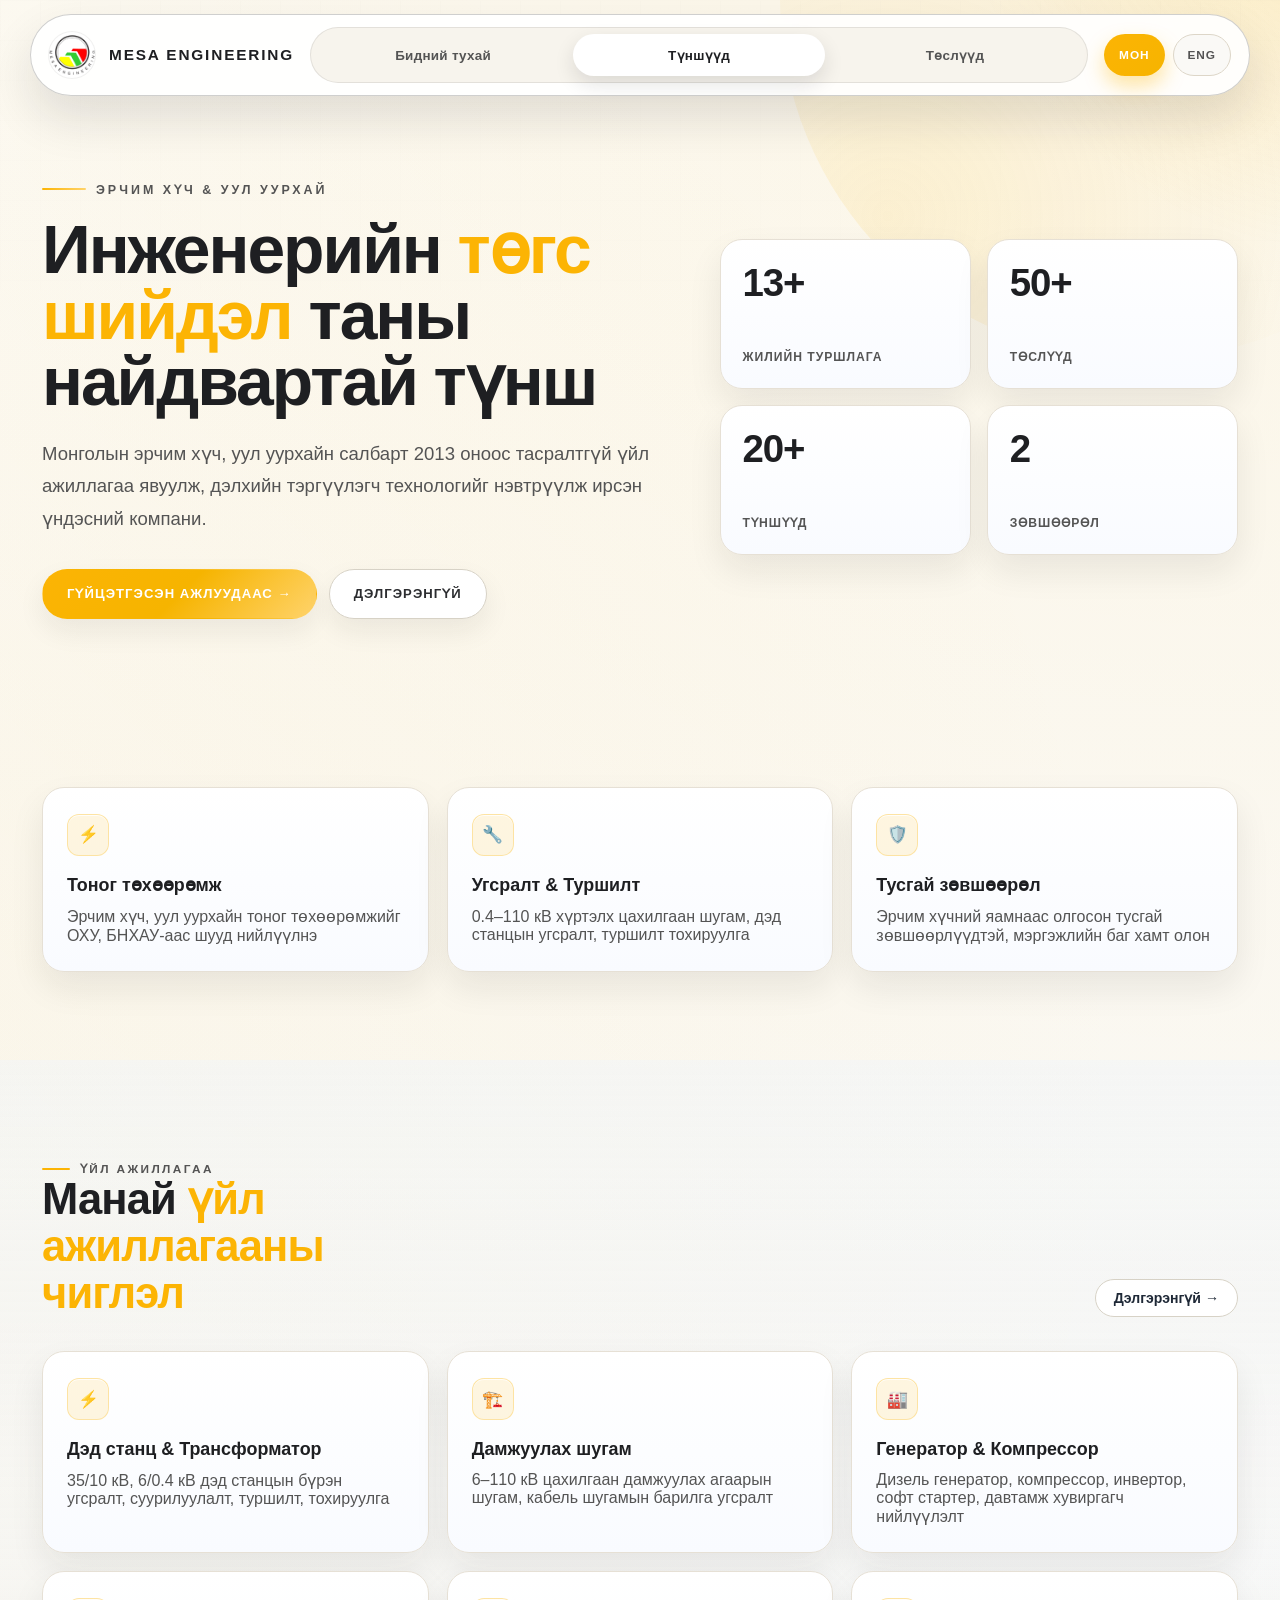
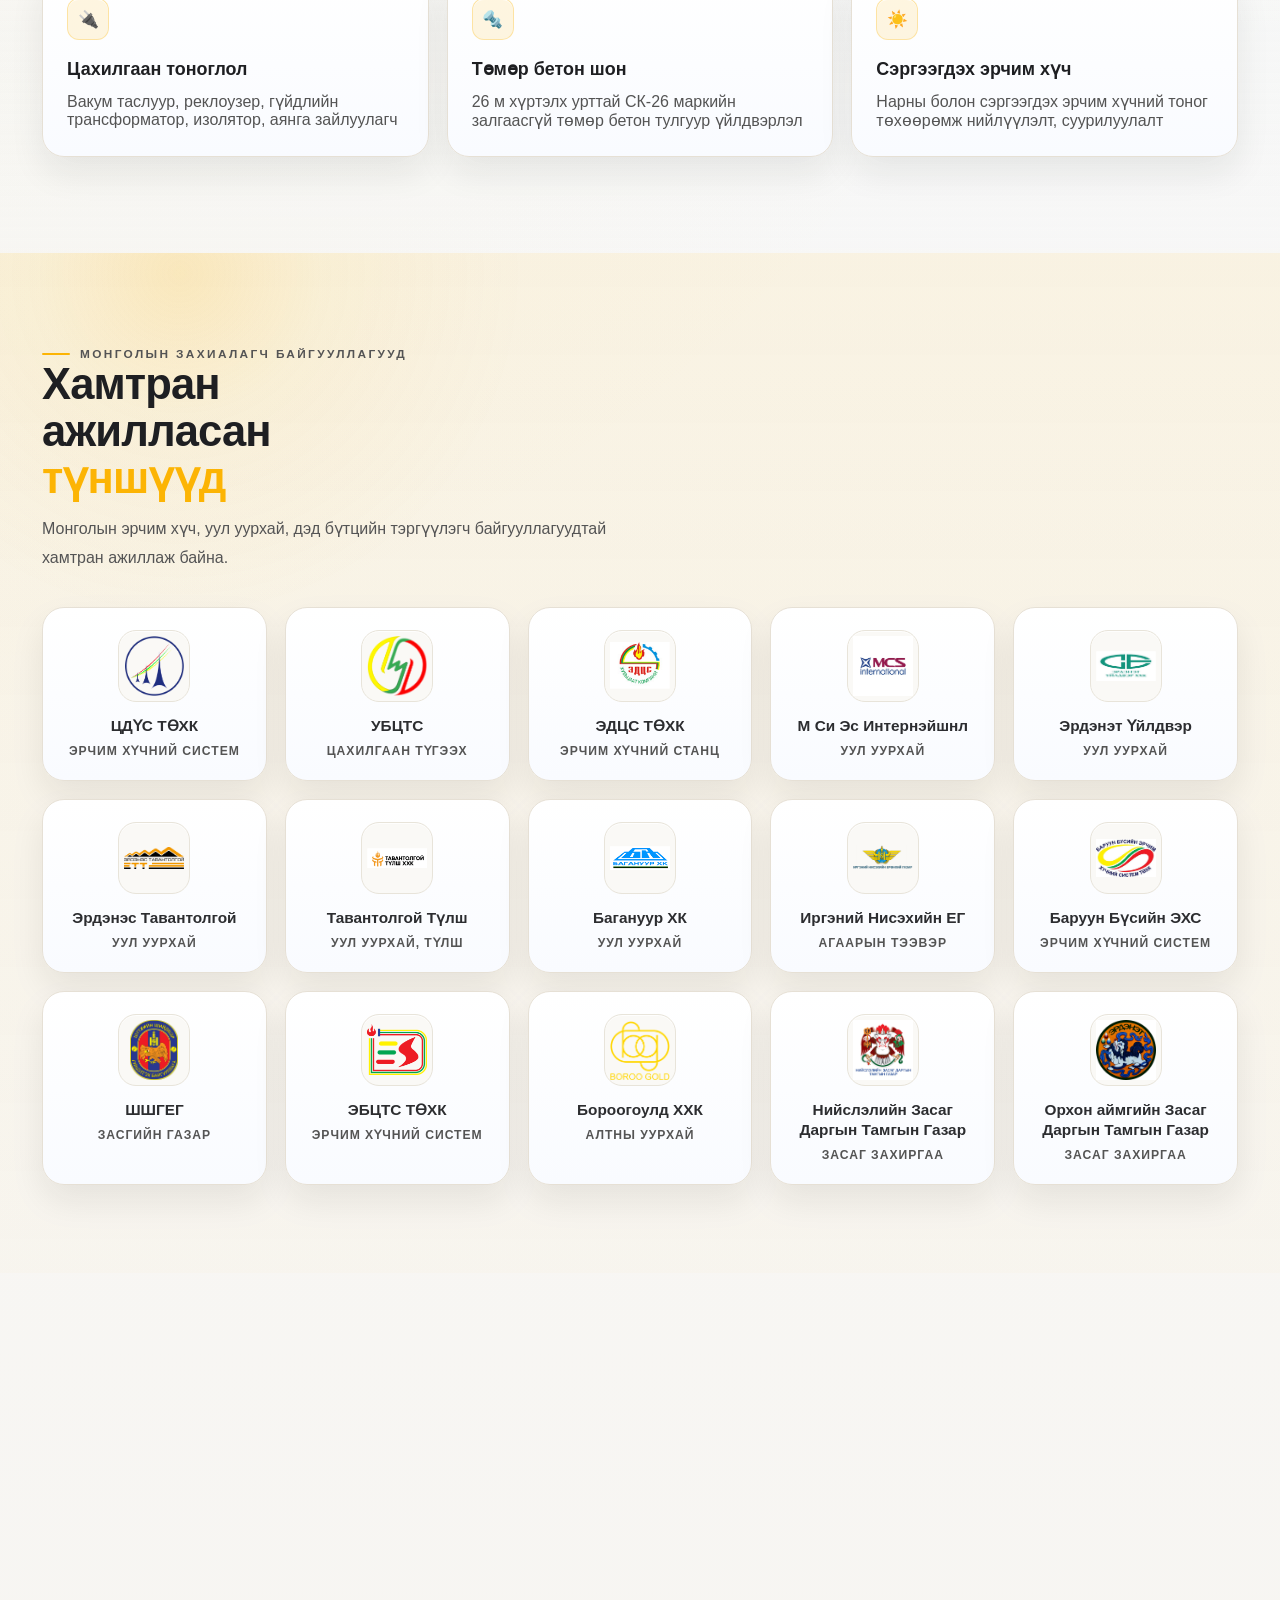
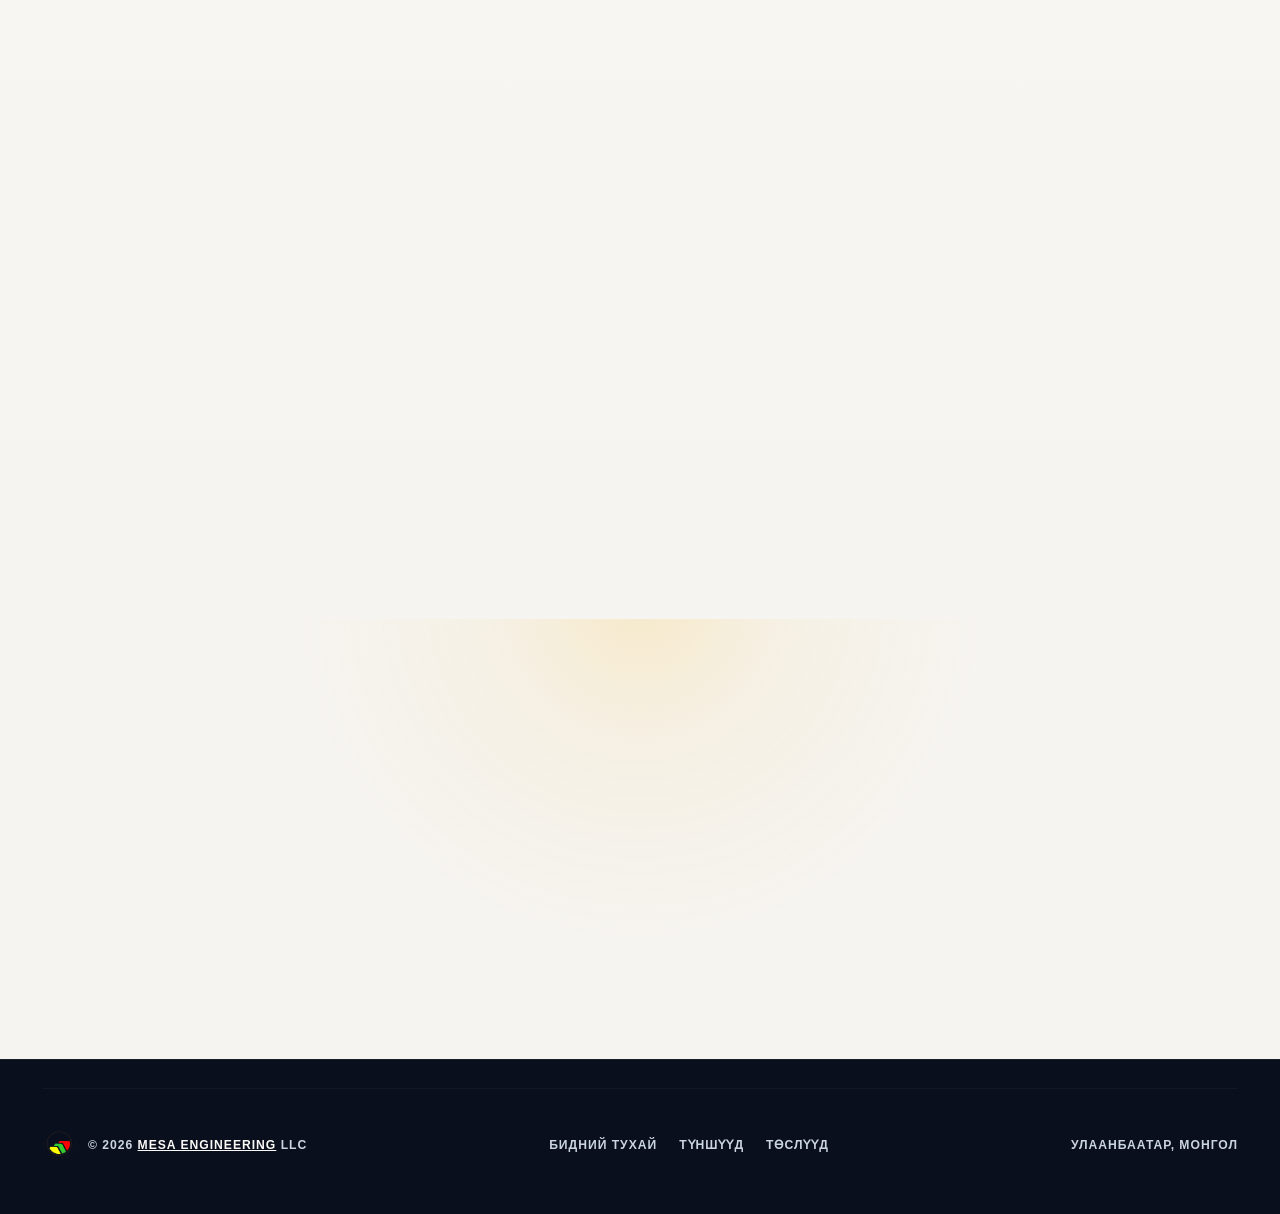
==== commit 6c8eefe7: "Shorten ЭБЦТС labels: drop spelled-out Mongolian name after abbreviation Co-authored-by: Cursor <cur" ====
--- a/partners.html
+++ b/partners.html
@@ -249,8 +249,8 @@
           <p data-mn="Засгийн газар" data-en="Government">Засгийн газар</p>
         </div>
         <div class="client-card reveal">
-          <div class="client-icon"><img src="Partner Company Logos/Erdenetbulgan.png" alt="ЭБЦТС ТӨХК — Эрдэнэт Булганы цахилгаан түгээх сүлжээ"></div>
-          <h4 data-mn="ЭБЦТС ТӨХК — Эрдэнэт Булганы цахилгаан түгээх сүлжээ" data-en="Erdenet-Bulgan Power Distribution Network LLC">ЭБЦТС ТӨХК — Эрдэнэт Булганы цахилгаан түгээх сүлжээ</h4>
+          <div class="client-icon"><img src="Partner Company Logos/Erdenetbulgan.png" alt="ЭБЦТС ТӨХК"></div>
+          <h4 data-mn="ЭБЦТС ТӨХК" data-en="Erdenet-Bulgan Power Distribution Network LLC">ЭБЦТС ТӨХК</h4>
           <p data-mn="Эрчим хүчний систем" data-en="Energy System">Эрчим хүчний систем</p>
         </div>
         <div class="client-card reveal">
